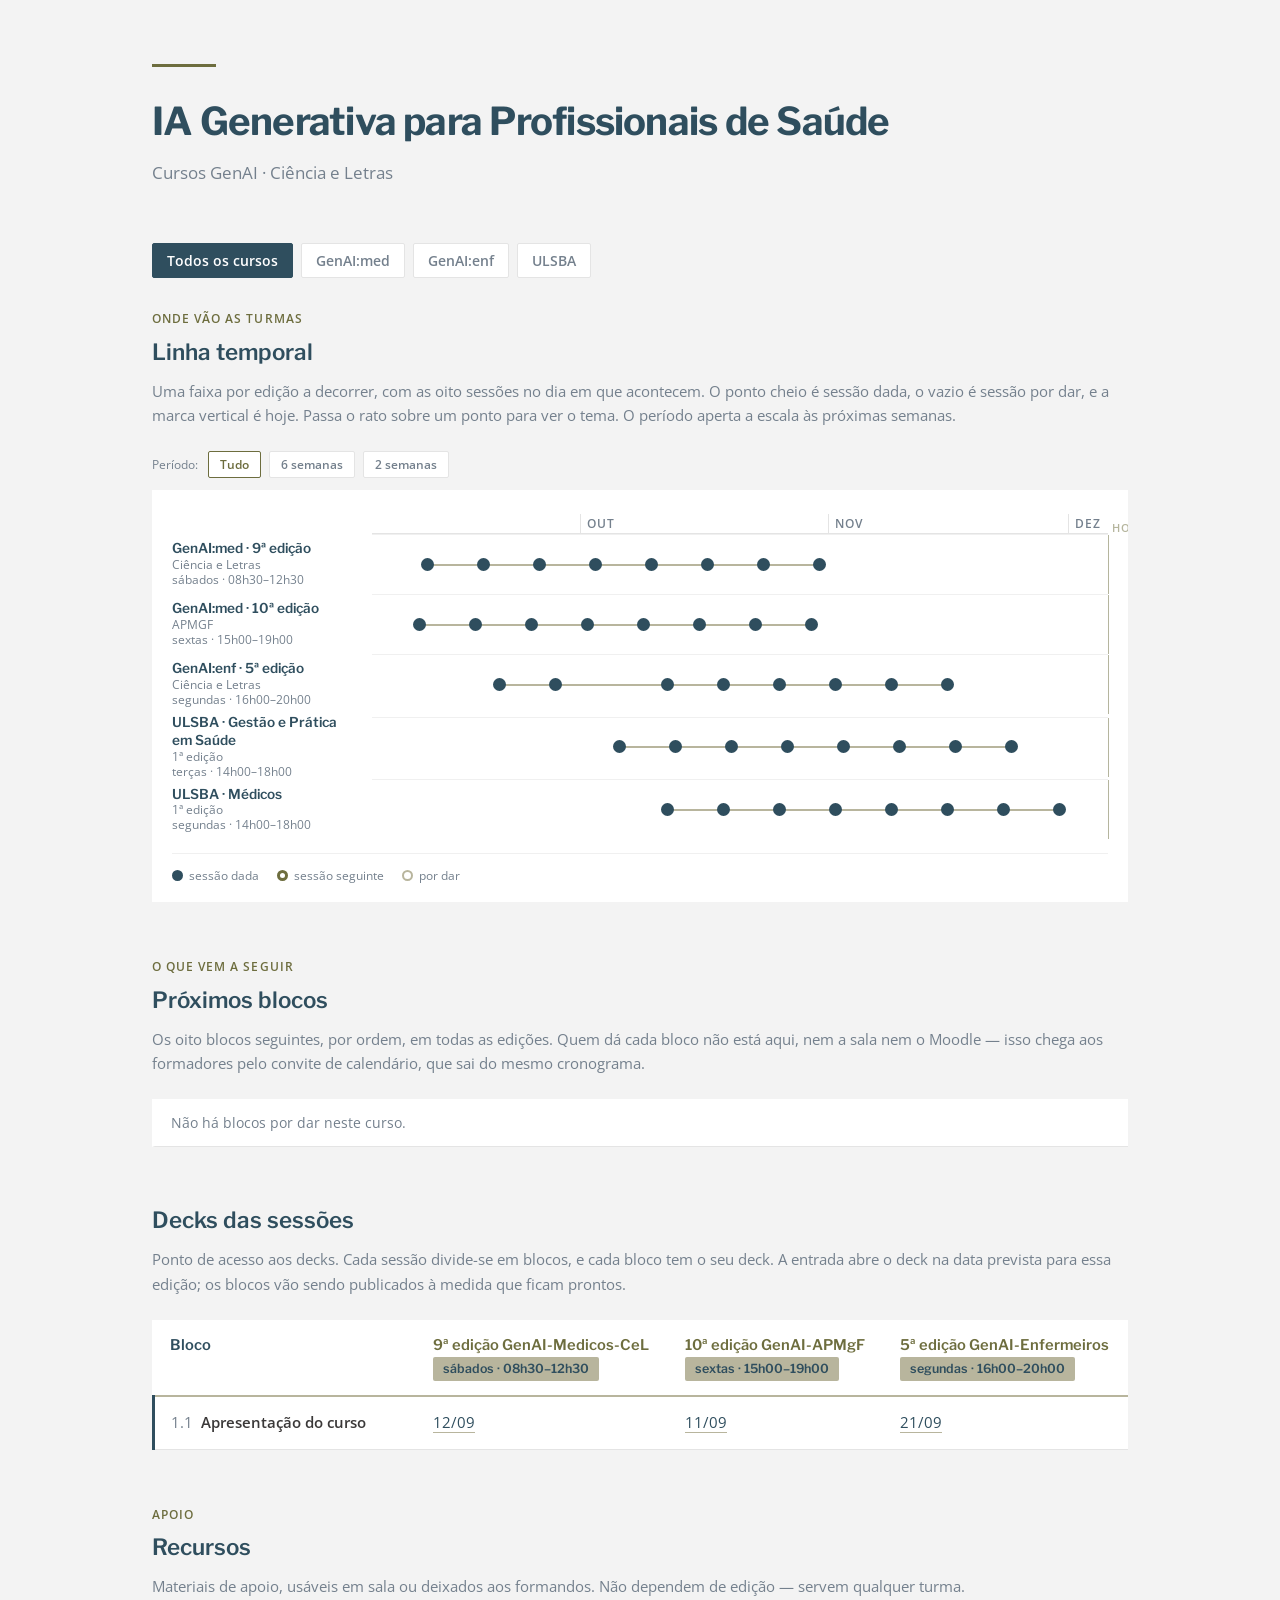
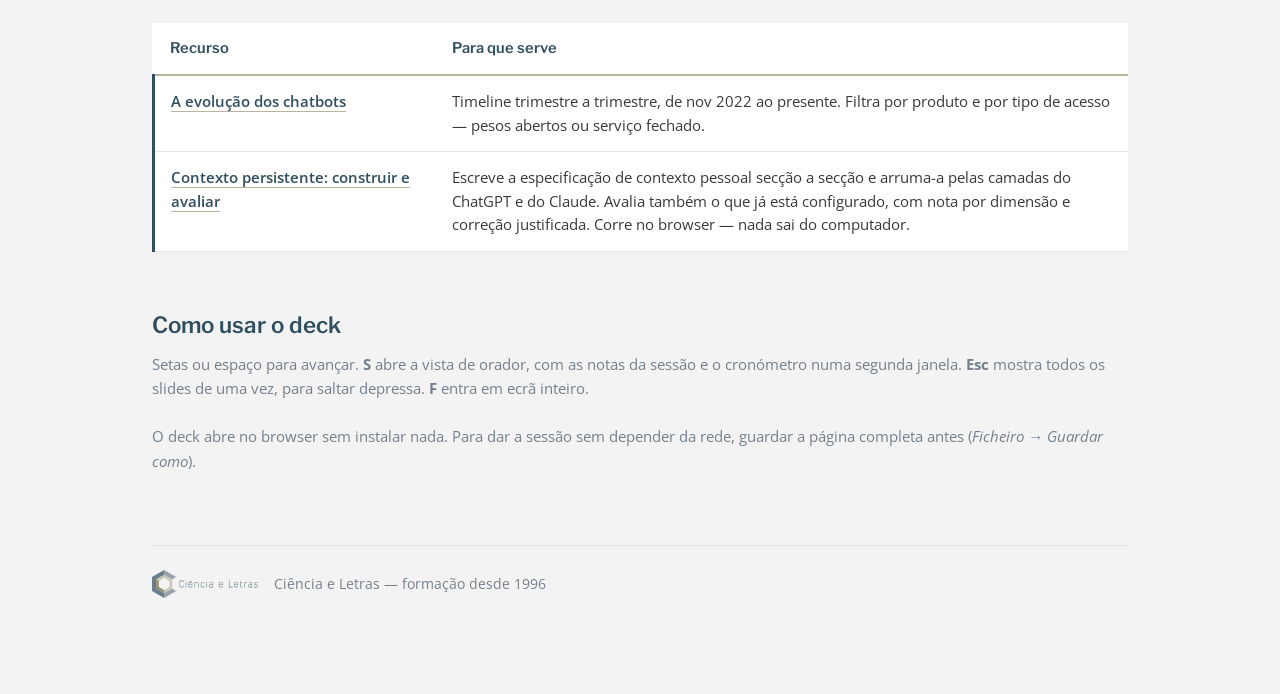
==== index.html @ 4c821492 "feat(recursos): ferramenta de contexto persistente — construir e avaliar Recurso autónomo em recurso" ====
<!doctype html>
<html lang="pt">
<head>
<meta charset="utf-8">
<meta name="viewport" content="width=device-width, initial-scale=1">
<title>Cursos GenAI — Ciência e Letras</title>
<link rel="stylesheet" href="shared/landing.css">
</head>
<body>
<div class="wrap">

<header>
  <div class="accent-line"></div>
  <h1>IA Generativa para Profissionais de Saúde</h1>
  <p class="subtitle">Cursos GenAI · Ciência e Letras</p>
</header>

<div class="filtro" id="filtro" role="group" aria-label="Filtrar por curso"></div>

<span class="label-tag">Onde vão as turmas</span>
<h2>Linha temporal</h2>
<p class="section-note">
  Uma faixa por edição a decorrer, com as oito sessões no dia em que acontecem. O ponto cheio
  é sessão dada, o vazio é sessão por dar, e a marca vertical é hoje. Passa o rato sobre um
  ponto para ver o tema. O período aperta a escala às próximas semanas.
</p>

<div class="tl-zoom" id="zoom" role="group" aria-label="Período da linha temporal"></div>

<div class="matrix-scroll">
  <div class="tl"><div class="tl-inner" id="timeline"></div></div>
</div>

<span class="label-tag">O que vem a seguir</span>
<h2>Próximos blocos</h2>
<p class="section-note">
  Os oito blocos seguintes, por ordem, em todas as edições. Quem dá cada bloco não está aqui,
  nem a sala nem o Moodle — isso chega aos formadores pelo convite de calendário, que sai do
  mesmo cronograma.
</p>

<ul class="eventos" id="eventos"></ul>

<h2>Decks das sessões</h2>
<p class="section-note">
  Ponto de acesso aos decks. Cada sessão divide-se em blocos, e cada bloco tem o seu deck.
  A entrada abre o deck na data prevista para essa edição; os blocos vão sendo publicados
  à medida que ficam prontos.
</p>

<div class="matrix-scroll">
<table id="decks">
  <thead>
    <tr>
      <th>Bloco</th>
      <th class="current" data-curso="med">9ª edição GenAI-Medicos-CeL<br><span class="pill">sábados · 08h30–12h30</span></th>
      <th class="current" data-curso="med">10ª edição GenAI-APMgF<br><span class="pill">sextas · 15h00–19h00</span></th>
      <th class="current" data-curso="enf">5ª edição GenAI-Enfermeiros<br><span class="pill">segundas · 16h00–20h00</span></th>
    </tr>
  </thead>
  <tbody>
    <tr>
      <th><span class="num">1.1</span>Apresentação do curso</th>
      <td data-curso="med"><a href="aula-1/?ed=med9">12/09</a></td>
      <td data-curso="med"><a href="aula-1/?ed=apmgf10">11/09</a></td>
      <td data-curso="enf"><a href="aula-1/?ed=enf5">21/09</a></td>
    </tr>
  </tbody>
</table>
</div>
<p class="section-note" id="sem-decks" hidden>Sem decks publicados para este curso.</p>

<span class="label-tag">Apoio</span>
<h2>Recursos</h2>
<p class="section-note">
  Materiais de apoio, usáveis em sala ou deixados aos formandos. Não dependem de edição —
  servem qualquer turma.
</p>
<div class="matrix-scroll">
<table>
  <thead>
    <tr><th>Recurso</th><th>Para que serve</th></tr>
  </thead>
  <tbody>
    <tr>
      <th><a href="recursos/timeline-chatbots/">A evolução dos chatbots</a></th>
      <td>Timeline trimestre a trimestre, de nov 2022 ao presente. Filtra por produto e por
          tipo de acesso — pesos abertos ou serviço fechado.</td>
    </tr>
    <tr>
      <th><a href="recursos/personalizacao/">Contexto persistente: construir e avaliar</a></th>
      <td>Escreve a especificação de contexto pessoal secção a secção e arruma-a pelas camadas
          do ChatGPT e do Claude. Avalia também o que já está configurado, com nota por
          dimensão e correção justificada. Corre no browser — nada sai do computador.</td>
    </tr>
  </tbody>
</table>
</div>

<h2>Como usar o deck</h2>
<p class="section-note">
  Setas ou espaço para avançar. <strong>S</strong> abre a vista de orador, com as notas da sessão
  e o cronómetro numa segunda janela. <strong>Esc</strong> mostra todos os slides de uma vez, para
  saltar depressa. <strong>F</strong> entra em ecrã inteiro.
</p>
<p class="section-note">
  O deck abre no browser sem instalar nada.
  Para dar a sessão sem depender da rede, guardar a página completa antes (<em>Ficheiro → Guardar como</em>).
</p>

<footer>
  <img src="shared/logo-cel-horizontal.svg" alt="Ciência e Letras">
  <span>Ciência e Letras — formação desde 1996</span>
</footer>

</div>

<script src="shared/edicoes.js"></script>
<script>
(function () {
  'use strict';

  var MESES = ['jan','fev','mar','abr','mai','jun','jul','ago','set','out','nov','dez'];
  var DIAS  = ['dom','seg','ter','qua','qui','sex','sáb'];

  /* Datas tratadas como dias civis, sem fuso: o dia é o que interessa, e comparar
     objetos Date com hora zero evita que a sessão de hoje conte como passada. */
  function dia(iso) { var p = iso.split('-'); return new Date(+p[0], +p[1] - 1, +p[2]); }
  function hoje() { var d = new Date(); return new Date(d.getFullYear(), d.getMonth(), d.getDate()); }
  function curto(d) { return DIAS[d.getDay()] + ', ' + d.getDate() + ' ' + MESES[d.getMonth()]; }
  function ddmm(d) { return String(d.getDate()).padStart(2, '0') + '/' + String(d.getMonth() + 1).padStart(2, '0'); }

  /* "16h00–18h00" -> minutos desde a meia-noite do início do bloco */
  function inicioBloco(h) {
    var m = /^(\d{1,2})h(\d{2})/.exec(h);
    return m ? (+m[1]) * 60 + (+m[2]) : 0;
  }

  function texto(el, t) { el.textContent = t; return el; }
  function cria(tag, cls) { var e = document.createElement(tag); if (cls) e.className = cls; return e; }

  var HOJE = hoje();

  /* ---------------- extremos da escala ---------------- */

  /* `dias` recorta uma janela a partir de três dias antes de hoje; sem `dias`, a escala
     apanha tudo. A janela é sempre virada para a frente — a página serve para ver o que
     vem, não para rever o que passou. */
  var JANELAS = [
    { id: 'tudo', rotulo: 'Tudo' },
    { id: '6s', rotulo: '6 semanas', dias: 42 },
    { id: '2s', rotulo: '2 semanas', dias: 14 }
  ];
  var janela = 'tudo';

  var todas = [];
  EDICOES.forEach(function (ed) { ed.sessoes.forEach(function (s) { todas.push(dia(s.data)); }); });
  var PRIMEIRA = new Date(Math.min.apply(null, todas));
  var ULTIMA = new Date(Math.max.apply(null, todas));

  var ini, fim, span;

  function limites() {
    var j = JANELAS.filter(function (x) { return x.id === janela; })[0];
    if (!j.dias) {
      ini = new Date(PRIMEIRA); ini.setDate(ini.getDate() - 6);
      fim = new Date(ULTIMA); fim.setDate(fim.getDate() + 6);
    } else {
      ini = new Date(HOJE); ini.setDate(ini.getDate() - 3);
      fim = new Date(HOJE); fim.setDate(fim.getDate() + j.dias);
    }
    span = fim - ini;
  }

  function pct(d) { return ((d - ini) / span * 100).toFixed(3) + '%'; }
  /* O fio da edição pode começar antes da janela e acabar depois dela. */
  function pctPreso(d) {
    return Math.max(0, Math.min(100, (d - ini) / span * 100)).toFixed(3) + '%';
  }

  /* ---------------- linha temporal ---------------- */

  function desenhaTimeline(curso) {
    limites();
    var alvo = document.getElementById('timeline');
    alvo.innerHTML = '';
    /* Janela curta espalha poucas sessões por muito espaço; a régua passa de meses a semanas
       para que a distância entre pontos continue a querer dizer alguma coisa. */
    var porSemana = span <= 50 * 86400000;

    var escala = cria('div', 'tl-escala');
    var m;
    if (porSemana) {
      m = new Date(ini);
      while (m.getDay() !== 1) m.setDate(m.getDate() + 1);   // começa na segunda seguinte
    } else {
      m = new Date(ini.getFullYear(), ini.getMonth() + 1, 1);
    }
    while (m < fim) {
      var marca = cria('div', 'tl-mes');
      marca.style.left = pct(m);
      texto(marca, porSemana ? m.getDate() + ' ' + MESES[m.getMonth()] : MESES[m.getMonth()]);
      escala.appendChild(marca);
      if (porSemana) m = new Date(+m + 7 * 86400000);
      else m = new Date(m.getFullYear(), m.getMonth() + 1, 1);
    }
    alvo.appendChild(escala);

    var visiveis = EDICOES.filter(function (ed) { return curso === 'todos' || ed.curso === curso; });
    var dentro = HOJE >= ini && HOJE <= fim;

    visiveis.forEach(function (ed, idx) {
      var linha = cria('div', 'tl-linha');

      var meta = cria('div', 'tl-meta');
      meta.appendChild(texto(cria('b'), ed.nome));
      meta.appendChild(texto(cria('span'), ed.sub));
      meta.appendChild(texto(cria('span'), ed.horario));
      linha.appendChild(meta);

      var pista = cria('div', 'tl-pista');
      var datas = ed.sessoes.map(function (s) { return dia(s.data); });
      pista.style.setProperty('--ini', pctPreso(datas[0]));
      pista.style.setProperty('--fim', pctPreso(datas[datas.length - 1]));

      var jaMarcou = false;
      var naJanela = 0;
      ed.sessoes.forEach(function (s, i) {
        var d = datas[i];
        /* O estado calcula-se sempre em todas as sessões: a "seguinte" é a seguinte da
           edição, não a primeira que calha estar dentro da janela. */
        var cls = '';
        if (d < HOJE) { cls = 'passou'; }
        else if (+d === +HOJE) { cls = 'hoje'; jaMarcou = true; }
        else if (!jaMarcou) { cls = 'proxima'; jaMarcou = true; }
        if (d < ini || d > fim) return;
        naJanela++;
        var ponto = cria('span', 'tl-sessao' + (cls ? ' ' + cls : ''));
        ponto.style.setProperty('--x', pct(d));
        ponto.title = 'S' + s.n + ' · ' + ddmm(d) + ' · ' + s.blocos[0].tema +
                      (s.nota ? '\n' + s.nota : '');
        pista.appendChild(ponto);
      });

      /* Edição inteiramente fora da janela: em vez de uma faixa vazia e muda, diz porquê. */
      if (!naJanela) {
        var nota = texto(cria('span', 'tl-fora'),
          datas[0] > fim ? 'arranca a ' + ddmm(datas[0])
                         : 'terminou a ' + ddmm(datas[datas.length - 1]));
        pista.appendChild(nota);
      }

      if (dentro) {
        var agora = cria('div', 'tl-hoje' + (idx === 0 ? ' rotulo' : ''));
        agora.style.setProperty('--x', pct(HOJE));
        pista.appendChild(agora);
      }

      linha.appendChild(pista);
      alvo.appendChild(linha);
    });

    if (!visiveis.length) {
      alvo.appendChild(texto(cria('p', 'vazio'), 'Sem edições a decorrer neste curso.'));
      return;
    }

    var leg = cria('div', 'tl-legenda');
    leg.innerHTML = '<span><i class="passou"></i>sessão dada</span>' +
                    '<span><i class="proxima"></i>sessão seguinte</span>' +
                    '<span><i></i>por dar</span>';
    alvo.appendChild(leg);
  }

  /* ---------------- próximos blocos ---------------- */

  function proximos(curso, quantos) {
    var lista = [];
    EDICOES.forEach(function (ed) {
      if (curso !== 'todos' && ed.curso !== curso) return;
      ed.sessoes.forEach(function (s) {
        var d = dia(s.data);
        if (d < HOJE) return;
        s.blocos.forEach(function (b, i) {
          lista.push({ ed: ed, s: s, b: b, i: i, d: d, min: inicioBloco(b.h) });
        });
      });
    });
    lista.sort(function (a, z) { return (a.d - z.d) || (a.min - z.min); });
    return lista.slice(0, quantos);
  }

  function desenhaEventos(curso) {
    var alvo = document.getElementById('eventos');
    alvo.innerHTML = '';

    var itens = proximos(curso, 8);
    if (!itens.length) {
      alvo.appendChild(texto(cria('li', 'vazio'), 'Não há blocos por dar neste curso.'));
      return;
    }

    itens.forEach(function (it, n) {
      var li = cria('li', n === 0 ? 'seguinte' : '');

      var quando = cria('div', 'ev-quando');
      quando.appendChild(texto(cria('span', 'ev-data'), curto(it.d)));
      quando.appendChild(texto(cria('span', 'ev-hora'), it.b.h));
      var faltam = Math.round((it.d - HOJE) / 86400000);
      quando.appendChild(texto(cria('span', 'ev-daqui'),
        faltam === 0 ? 'hoje' : faltam === 1 ? 'amanhã' : 'daqui a ' + faltam + ' dias'));
      li.appendChild(quando);

      var corpo = cria('div', 'ev-corpo');
      corpo.appendChild(texto(cria('span', 'ev-tema'), it.b.tema));
      var onde = cria('span', 'ev-onde');
      /* Com um só bloco na sessão, numerá-lo engana: tanto pode ser o 1 como o 2,
         e a `nota` da sessão é que diz qual. */
      texto(onde, it.ed.nome + ' · sessão ' + it.s.n +
                  (it.s.blocos.length > 1 ? ' · bloco ' + (it.i + 1) : '') +
                  (it.s.nota ? ' · ' + it.s.nota : ''));
      corpo.appendChild(onde);

      li.appendChild(corpo);
      alvo.appendChild(li);
    });
  }

  /* ---------------- tabela dos decks ---------------- */

  function filtraDecks(curso) {
    var tabela = document.getElementById('decks');
    var visiveis = 0;
    tabela.querySelectorAll('[data-curso]').forEach(function (cel) {
      var mostra = curso === 'todos' || cel.dataset.curso === curso;
      cel.hidden = !mostra;
      if (mostra && cel.tagName === 'TD') visiveis++;
    });
    var vazio = !visiveis;
    tabela.parentElement.hidden = vazio;
    document.getElementById('sem-decks').hidden = !vazio;
  }

  /* ---------------- seletor ---------------- */

  var actual = 'todos';

  function aplica(curso) {
    actual = curso;
    document.querySelectorAll('#filtro button').forEach(function (b) {
      b.setAttribute('aria-pressed', String(b.dataset.curso === curso));
    });
    desenhaTimeline(curso);
    desenhaEventos(curso);
    filtraDecks(curso);
  }

  var filtro = document.getElementById('filtro');
  CURSOS.forEach(function (c) {
    var b = cria('button');
    b.type = 'button';
    b.dataset.curso = c.id;
    texto(b, c.rotulo);
    b.addEventListener('click', function () { aplica(c.id); });
    filtro.appendChild(b);
  });

  var zoom = document.getElementById('zoom');
  zoom.appendChild(texto(cria('span'), 'Período:'));
  JANELAS.forEach(function (j) {
    var b = cria('button');
    b.type = 'button';
    b.dataset.janela = j.id;
    texto(b, j.rotulo);
    b.addEventListener('click', function () {
      janela = j.id;
      zoom.querySelectorAll('button').forEach(function (x) {
        x.setAttribute('aria-pressed', String(x.dataset.janela === janela));
      });
      desenhaTimeline(actual);
    });
    zoom.appendChild(b);
  });
  zoom.querySelector('button[data-janela="tudo"]').setAttribute('aria-pressed', 'true');

  aplica('todos');
})();
</script>
</body>
</html>
---- shared/landing.css ----
@import url('https://fonts.googleapis.com/css2?family=Libre+Franklin:wght@400;600;700&family=Open+Sans:wght@400;600&display=swap');

:root {
  --cel-primary: #2F4E5E;
  --cel-secondary: #6D6D3E;
  --cel-light: #B8B59D;
  --cel-slate: #74808D;
  --cel-text: #3A3838;
  --cel-bg: #F3F3F3;
  --cel-white: #FFFFFF;
  --heading-font: "Libre Franklin", Helvetica, sans-serif;
  --body-font: "Open Sans", Helvetica, sans-serif;
}

* { box-sizing: border-box; }

body {
  margin: 0;
  background: var(--cel-bg);
  color: var(--cel-text);
  font-family: var(--body-font);
  font-size: 16px;
  line-height: 1.6;
}

.wrap { max-width: 1040px; margin: 0 auto; padding: 64px 32px 96px; }

header { margin-bottom: 56px; }

.accent-line {
  width: 64px; height: 3px;
  background: var(--cel-secondary);
  margin-bottom: 24px;
}

h1 {
  font-family: var(--heading-font);
  font-weight: 700;
  font-size: 2.4rem;
  letter-spacing: -0.02em;
  color: var(--cel-primary);
  margin: 0 0 8px;
}

.subtitle { color: var(--cel-slate); font-size: 1.05rem; margin: 0; }

h2 {
  font-family: var(--heading-font);
  font-weight: 600;
  font-size: 1.4rem;
  color: var(--cel-primary);
  margin: 56px 0 8px;
}

.section-note { color: var(--cel-slate); margin: 0 0 24px; font-size: 0.95rem; }

.label-tag {
  display: block;
  font-size: 0.72rem;
  text-transform: uppercase;
  letter-spacing: 0.09em;
  font-weight: 600;
  color: var(--cel-secondary);
  margin: 56px 0 6px;
}

.label-tag + h2 { margin-top: 0; }

.matrix-scroll { overflow-x: auto; }

table {
  width: 100%;
  border-collapse: collapse;
  background: var(--cel-white);
  font-size: 0.92rem;
}

th, td {
  text-align: left;
  padding: 14px 16px;
  border-bottom: 1px solid #E4E4E4;
  vertical-align: top;
}

thead th {
  font-family: var(--heading-font);
  font-weight: 600;
  color: var(--cel-primary);
  border-bottom: 2px solid var(--cel-light);
  white-space: nowrap;
}

thead th.current { color: var(--cel-secondary); }

tbody th {
  font-weight: 600;
  color: var(--cel-text);
  border-left: 3px solid var(--cel-primary);
  min-width: 260px;
}

tbody th .num { color: var(--cel-slate); font-weight: 400; margin-right: 8px; }

td.empty { color: var(--cel-slate); }

a { color: var(--cel-primary); text-decoration: none; border-bottom: 1px solid var(--cel-light); }
a:hover { border-bottom-color: var(--cel-secondary); }

.pill {
  display: inline-block;
  padding: 2px 10px;
  border-radius: 2px;
  background: var(--cel-light);
  color: var(--cel-primary);
  font-size: 0.78rem;
  font-weight: 600;
  border: none;
}

footer {
  margin-top: 72px;
  padding-top: 24px;
  border-top: 1px solid #E4E4E4;
  color: var(--cel-slate);
  font-size: 0.85rem;
  display: flex;
  align-items: center;
  gap: 16px;
}

footer img { height: 28px; opacity: 0.7; }

@media (prefers-color-scheme: dark) {
  /* A identidade CeL é clara por definição — mantém-se em ambos os temas. */
}

/* ============================================================
   Hub dos cursos — seletor, linha temporal e próximos eventos.
   Acrescentado quando a landing deixou de ser só de medicina.
   Regras aditivas: nada aqui altera o que já existia acima.
   ============================================================ */

/* ---- seletor de curso ---- */

.filtro {
  display: flex;
  flex-wrap: wrap;
  gap: 8px;
  margin: 0;
}

.filtro + .label-tag { margin-top: 32px; }

.filtro button {
  font-family: var(--body-font);
  font-size: 0.85rem;
  font-weight: 600;
  color: var(--cel-slate);
  background: var(--cel-white);
  border: 1px solid #E4E4E4;
  border-radius: 2px;
  padding: 7px 14px;
  cursor: pointer;
  transition: color .15s, border-color .15s, background .15s;
}

.filtro button:hover { color: var(--cel-primary); border-color: var(--cel-light); }

.filtro button[aria-pressed="true"] {
  color: var(--cel-white);
  background: var(--cel-primary);
  border-color: var(--cel-primary);
}

/* ---- período da linha temporal ---- */

.tl-zoom {
  display: flex;
  flex-wrap: wrap;
  align-items: center;
  gap: 8px;
  margin: 0 0 12px;
}

.tl-zoom > span {
  font-size: 0.78rem;
  color: var(--cel-slate);
  margin-right: 2px;
}

.tl-zoom button {
  font-family: var(--body-font);
  font-size: 0.78rem;
  font-weight: 600;
  color: var(--cel-slate);
  background: var(--cel-white);
  border: 1px solid #E4E4E4;
  border-radius: 2px;
  padding: 4px 11px;
  cursor: pointer;
  transition: color .15s, border-color .15s;
}

.tl-zoom button:hover { color: var(--cel-primary); border-color: var(--cel-light); }

.tl-zoom button[aria-pressed="true"] {
  color: var(--cel-secondary);
  border-color: var(--cel-secondary);
}

/* ---- linha temporal ---- */

.tl { background: var(--cel-white); padding: 24px 20px 16px; }

.tl-inner { min-width: 680px; }

.tl-escala {
  position: relative;
  height: 20px;
  margin-left: var(--tl-meta, 200px);
  border-bottom: 1px solid #E4E4E4;
}

.tl-mes {
  position: absolute;
  top: 0;
  font-size: 0.72rem;
  text-transform: uppercase;
  letter-spacing: 0.09em;
  font-weight: 600;
  color: var(--cel-slate);
  padding-left: 6px;
  border-left: 1px solid #E4E4E4;
  height: 20px;
  line-height: 20px;
}

.tl-linha { display: flex; align-items: center; min-height: 60px; }

.tl-meta {
  width: var(--tl-meta, 200px);
  flex: none;
  padding-right: 20px;
  line-height: 1.3;
}

.tl-meta b {
  display: block;
  font-family: var(--heading-font);
  font-weight: 600;
  font-size: 0.85rem;
  color: var(--cel-primary);
}

.tl-meta span { display: block; font-size: 0.72rem; color: var(--cel-slate); }

.tl-pista {
  position: relative;
  flex: 1;
  height: 60px;
  border-top: 1px solid #F0F0F0;
}

.tl-pista::before {                 /* o fio da edição, do 1º ao último dia */
  content: "";
  position: absolute;
  top: 50%;
  left: var(--ini);
  width: calc(var(--fim) - var(--ini));
  height: 2px;
  background: var(--cel-light);
  transform: translateY(-1px);
}

.tl-sessao {
  position: absolute;
  top: 50%;
  left: var(--x);
  width: 13px;
  height: 13px;
  margin: -7px 0 0 -7px;
  border-radius: 50%;
  background: var(--cel-white);
  border: 2px solid var(--cel-light);
  cursor: help;
}

.tl-sessao.passou { background: var(--cel-primary); border-color: var(--cel-primary); }
.tl-sessao.hoje   { background: var(--cel-secondary); border-color: var(--cel-secondary); box-shadow: 0 0 0 4px rgba(109,109,62,.18); }
.tl-sessao.proxima { border-color: var(--cel-secondary); border-width: 3px; }

.tl-hoje {
  position: absolute;
  top: 0;
  bottom: 0;
  left: var(--x);
  width: 1px;
  background: var(--cel-secondary);
  opacity: .5;
  pointer-events: none;
}

.tl-hoje.rotulo::after {
  content: "hoje";
  position: absolute;
  top: -16px;
  left: 4px;
  font-size: 0.68rem;
  text-transform: uppercase;
  letter-spacing: 0.08em;
  font-weight: 600;
  color: var(--cel-secondary);
  opacity: 1;
}

.tl-fora {
  position: absolute;
  top: 50%;
  left: 0;
  transform: translateY(-50%);
  font-size: 0.75rem;
  font-style: italic;
  color: var(--cel-light);
}

.tl-legenda {
  display: flex;
  flex-wrap: wrap;
  gap: 18px;
  margin-top: 14px;
  padding-top: 12px;
  border-top: 1px solid #F0F0F0;
  font-size: 0.78rem;
  color: var(--cel-slate);
}

.tl-legenda i { display: inline-block; width: 11px; height: 11px; border-radius: 50%; margin-right: 6px; vertical-align: -1px; border: 2px solid var(--cel-light); background: var(--cel-white); font-style: normal; }
.tl-legenda i.passou { background: var(--cel-primary); border-color: var(--cel-primary); }
.tl-legenda i.proxima { border-color: var(--cel-secondary); border-width: 3px; }

/* ---- próximos eventos ---- */

.eventos { list-style: none; margin: 0; padding: 0; }

.eventos li {
  display: flex;
  gap: 18px;
  align-items: baseline;
  background: var(--cel-white);
  border-bottom: 1px solid #E4E4E4;
  border-left: 3px solid transparent;
  padding: 12px 16px;
}

.eventos li.seguinte { border-left-color: var(--cel-secondary); }

.ev-quando { width: 132px; flex: none; line-height: 1.45; }

.ev-data {
  display: block;
  font-family: var(--heading-font);
  font-weight: 600;
  font-size: 0.92rem;
  color: var(--cel-primary);
}

.ev-hora, .ev-daqui { font-size: 0.78rem; color: var(--cel-slate); }
.ev-daqui { display: block; }
.eventos li.seguinte .ev-daqui { color: var(--cel-secondary); font-weight: 600; }

.ev-corpo { flex: 1; min-width: 0; line-height: 1.5; }
.ev-tema { display: block; font-weight: 600; color: var(--cel-text); }
.ev-onde { font-size: 0.82rem; color: var(--cel-slate); }

.vazio { background: var(--cel-white); padding: 20px 16px; color: var(--cel-slate); font-size: 0.9rem; }

@media (max-width: 720px) {
  .eventos li { flex-direction: column; gap: 4px; }
  .ev-quando { width: auto; }
  .ev-daqui { display: inline; margin-left: 8px; }
}
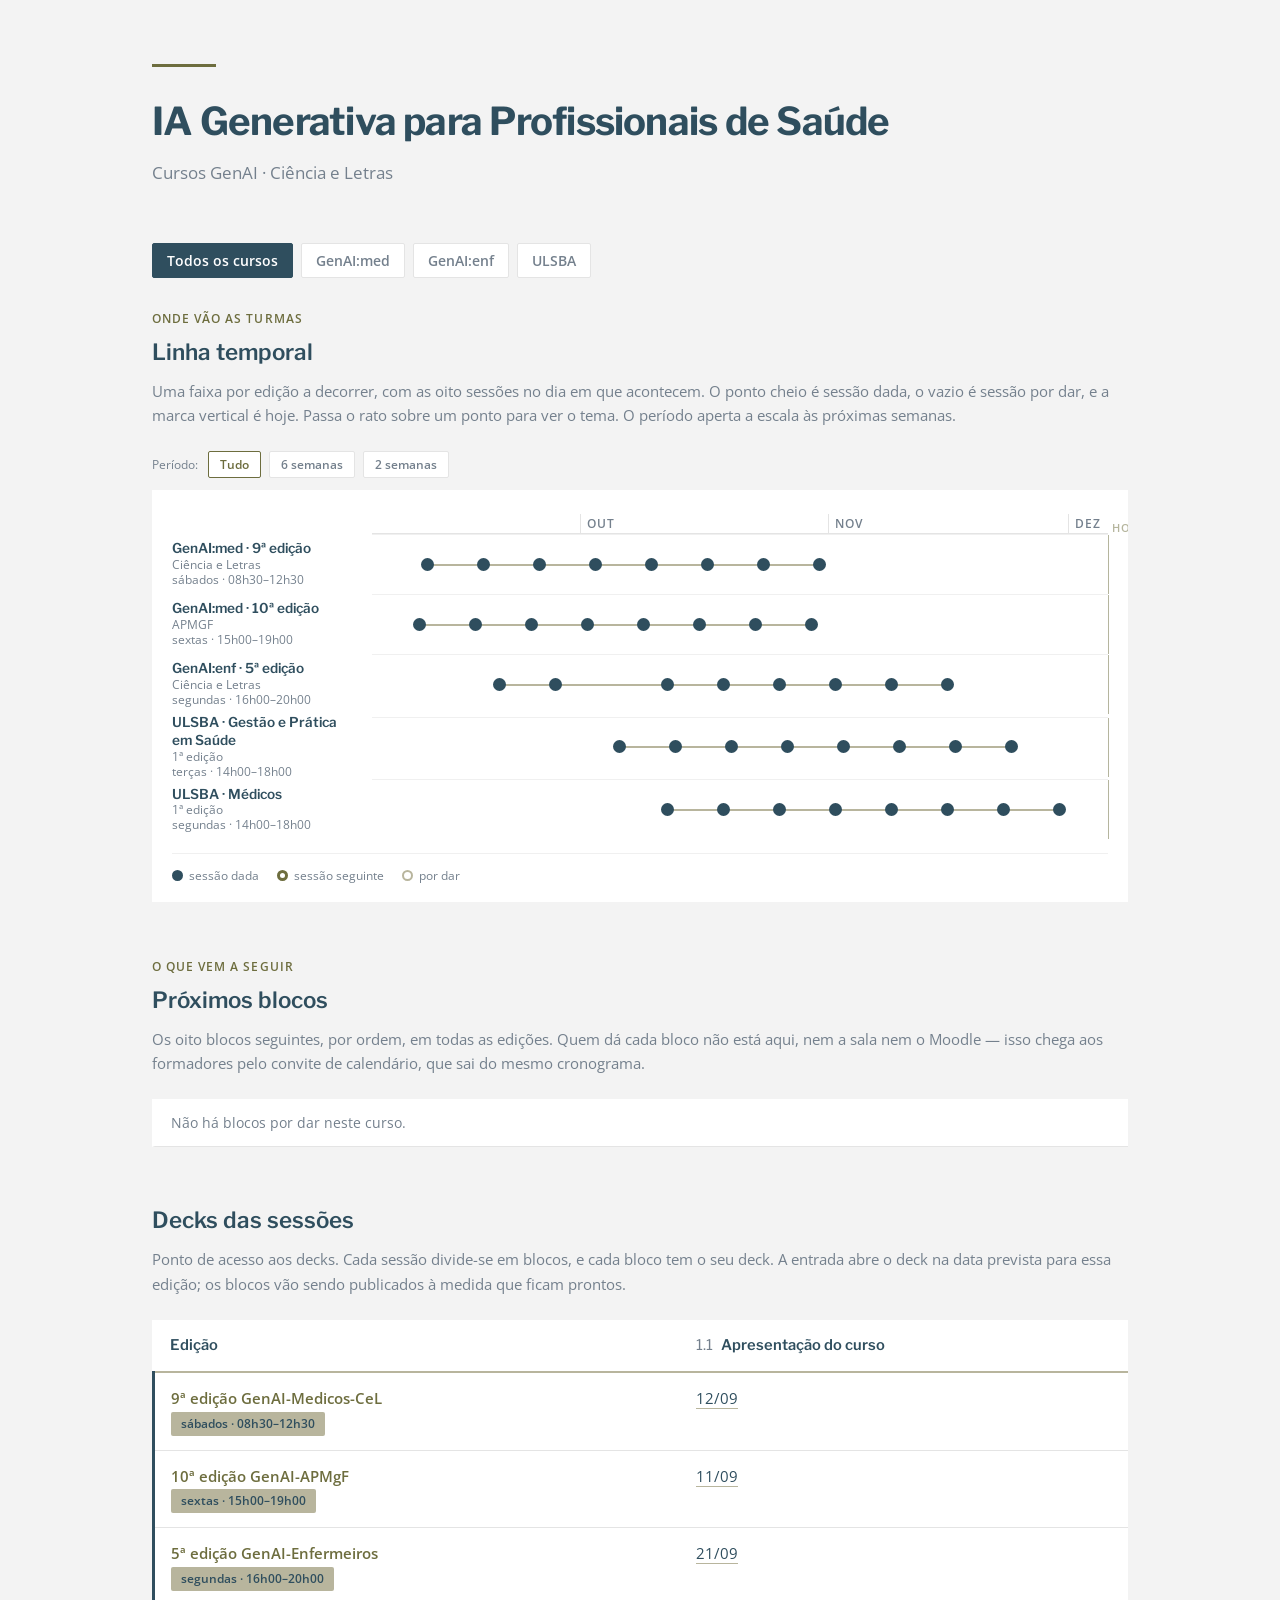
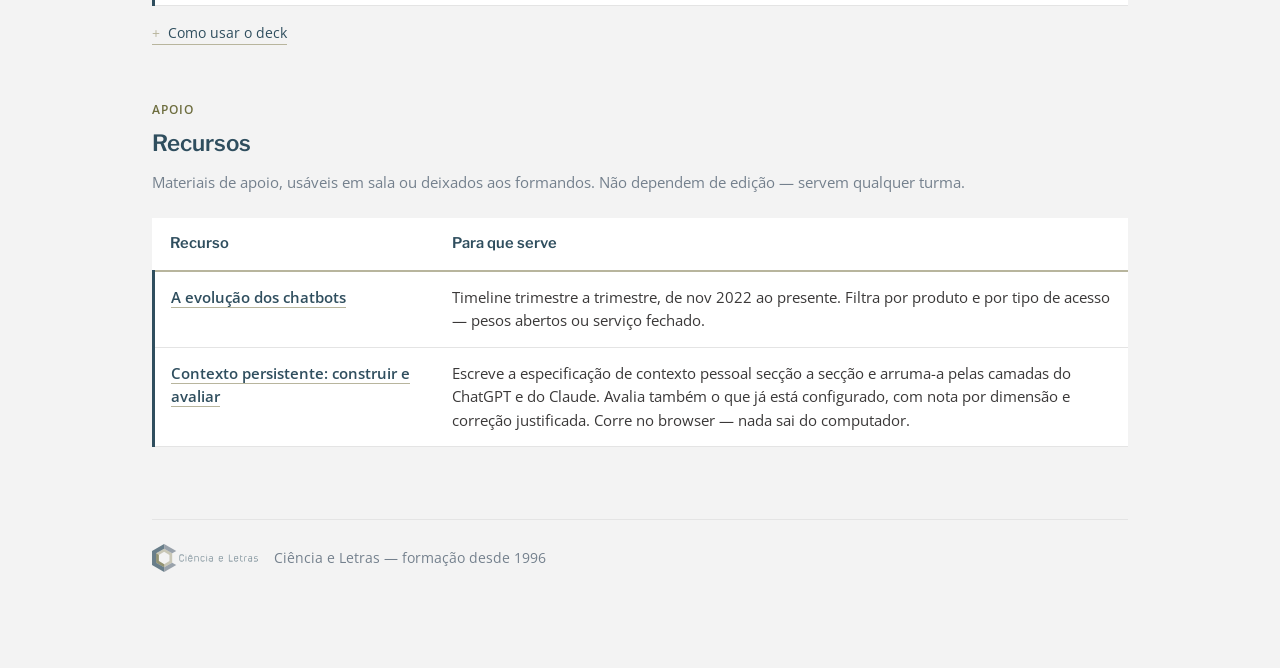
==== commit 52a855d2: "refactor(landing): edições em linha na tabela dos decks, ajuda recolhida Tabela transposta: os bloco" ====
--- a/index.html
+++ b/index.html
@@ -52,23 +52,40 @@
 <table id="decks">
   <thead>
     <tr>
-      <th>Bloco</th>
-      <th class="current" data-curso="med">9ª edição GenAI-Medicos-CeL<br><span class="pill">sábados · 08h30–12h30</span></th>
-      <th class="current" data-curso="med">10ª edição GenAI-APMgF<br><span class="pill">sextas · 15h00–19h00</span></th>
-      <th class="current" data-curso="enf">5ª edição GenAI-Enfermeiros<br><span class="pill">segundas · 16h00–20h00</span></th>
+      <th scope="col">Edição</th>
+      <th scope="col"><span class="num">1.1</span>Apresentação do curso</th>
     </tr>
   </thead>
   <tbody>
-    <tr>
-      <th><span class="num">1.1</span>Apresentação do curso</th>
-      <td data-curso="med"><a href="aula-1/?ed=med9">12/09</a></td>
-      <td data-curso="med"><a href="aula-1/?ed=apmgf10">11/09</a></td>
-      <td data-curso="enf"><a href="aula-1/?ed=enf5">21/09</a></td>
+    <tr data-curso="med">
+      <th scope="row" class="current">9ª edição GenAI-Medicos-CeL<br><span class="pill">sábados · 08h30–12h30</span></th>
+      <td><a href="aula-1/?ed=med9">12/09</a></td>
+    </tr>
+    <tr data-curso="med">
+      <th scope="row" class="current">10ª edição GenAI-APMgF<br><span class="pill">sextas · 15h00–19h00</span></th>
+      <td><a href="aula-1/?ed=apmgf10">11/09</a></td>
+    </tr>
+    <tr data-curso="enf">
+      <th scope="row" class="current">5ª edição GenAI-Enfermeiros<br><span class="pill">segundas · 16h00–20h00</span></th>
+      <td><a href="aula-1/?ed=enf5">21/09</a></td>
     </tr>
   </tbody>
 </table>
 </div>
 <p class="section-note" id="sem-decks" hidden>Sem decks publicados para este curso.</p>
+
+<details class="ajuda-deck">
+  <summary>Como usar o deck</summary>
+  <p>
+    Setas ou espaço para avançar. <strong>S</strong> abre a vista de orador, com as notas da
+    sessão e o cronómetro numa segunda janela. <strong>Esc</strong> mostra todos os slides de
+    uma vez, para saltar depressa. <strong>F</strong> entra em ecrã inteiro.
+  </p>
+  <p>
+    Abre no browser sem instalar nada. Para dar a sessão sem depender da rede, guardar a página
+    completa antes (<em>Ficheiro → Guardar como</em>).
+  </p>
+</details>
 
 <span class="label-tag">Apoio</span>
 <h2>Recursos</h2>
@@ -96,17 +113,6 @@
   </tbody>
 </table>
 </div>
-
-<h2>Como usar o deck</h2>
-<p class="section-note">
-  Setas ou espaço para avançar. <strong>S</strong> abre a vista de orador, com as notas da sessão
-  e o cronómetro numa segunda janela. <strong>Esc</strong> mostra todos os slides de uma vez, para
-  saltar depressa. <strong>F</strong> entra em ecrã inteiro.
-</p>
-<p class="section-note">
-  O deck abre no browser sem instalar nada.
-  Para dar a sessão sem depender da rede, guardar a página completa antes (<em>Ficheiro → Guardar como</em>).
-</p>
 
 <footer>
   <img src="shared/logo-cel-horizontal.svg" alt="Ciência e Letras">
@@ -331,10 +337,12 @@
   function filtraDecks(curso) {
     var tabela = document.getElementById('decks');
     var visiveis = 0;
-    tabela.querySelectorAll('[data-curso]').forEach(function (cel) {
-      var mostra = curso === 'todos' || cel.dataset.curso === curso;
-      cel.hidden = !mostra;
-      if (mostra && cel.tagName === 'TD') visiveis++;
+    /* Com as edições em linha, filtrar é esconder a linha inteira — já não é
+       preciso esconder célula a célula para manter as colunas alinhadas. */
+    tabela.querySelectorAll('tbody tr[data-curso]').forEach(function (linha) {
+      var mostra = curso === 'todos' || linha.dataset.curso === curso;
+      linha.hidden = !mostra;
+      if (mostra) visiveis++;
     });
     var vazio = !visiveis;
     tabela.parentElement.hidden = vazio;
--- a/shared/landing.css
+++ b/shared/landing.css
@@ -25,6 +25,19 @@
 
 .wrap { max-width: 1040px; margin: 0 auto; padding: 64px 32px 96px; }
 
+/* Regresso à landing, a partir de uma página de recurso. Fica acima do
+   filete de acento, para não competir com o título. */
+.voltar {
+  display: inline-block;
+  font-size: 0.85rem;
+  color: var(--cel-slate);
+  text-decoration: none;
+  margin-bottom: 20px;
+}
+.voltar:hover, .voltar:focus-visible { color: var(--cel-primary); }
+.voltar .seta { color: var(--cel-light); margin-right: 8px; }
+.voltar:hover .seta { color: var(--cel-secondary); }
+
 header { margin-bottom: 56px; }
 
 .accent-line {
@@ -90,7 +103,7 @@
   white-space: nowrap;
 }
 
-thead th.current { color: var(--cel-secondary); }
+th.current { color: var(--cel-secondary); }
 
 tbody th {
   font-weight: 600;
@@ -99,9 +112,25 @@
   min-width: 260px;
 }
 
-tbody th .num { color: var(--cel-slate); font-weight: 400; margin-right: 8px; }
+th .num { color: var(--cel-slate); font-weight: 400; margin-right: 8px; }
 
 td.empty { color: var(--cel-slate); }
+
+/* Ajuda de rodapé da tabela dos decks. Fica recolhida: é referência para quem
+   dá a sessão, não informação que a página precise de anunciar. */
+.ajuda-deck { margin-top: 16px; font-size: 0.88rem; color: var(--cel-slate); }
+.ajuda-deck > summary {
+  cursor: pointer;
+  width: fit-content;
+  color: var(--cel-primary);
+  list-style: none;
+  border-bottom: 1px solid var(--cel-light);
+}
+.ajuda-deck > summary::-webkit-details-marker { display: none; }
+.ajuda-deck > summary::before { content: "+"; margin-right: 8px; color: var(--cel-light); }
+.ajuda-deck[open] > summary::before { content: "\2013"; }
+.ajuda-deck > summary:hover { border-bottom-color: var(--cel-secondary); }
+.ajuda-deck p { margin: 12px 0 0; max-width: 72ch; line-height: 1.6; }
 
 a { color: var(--cel-primary); text-decoration: none; border-bottom: 1px solid var(--cel-light); }
 a:hover { border-bottom-color: var(--cel-secondary); }
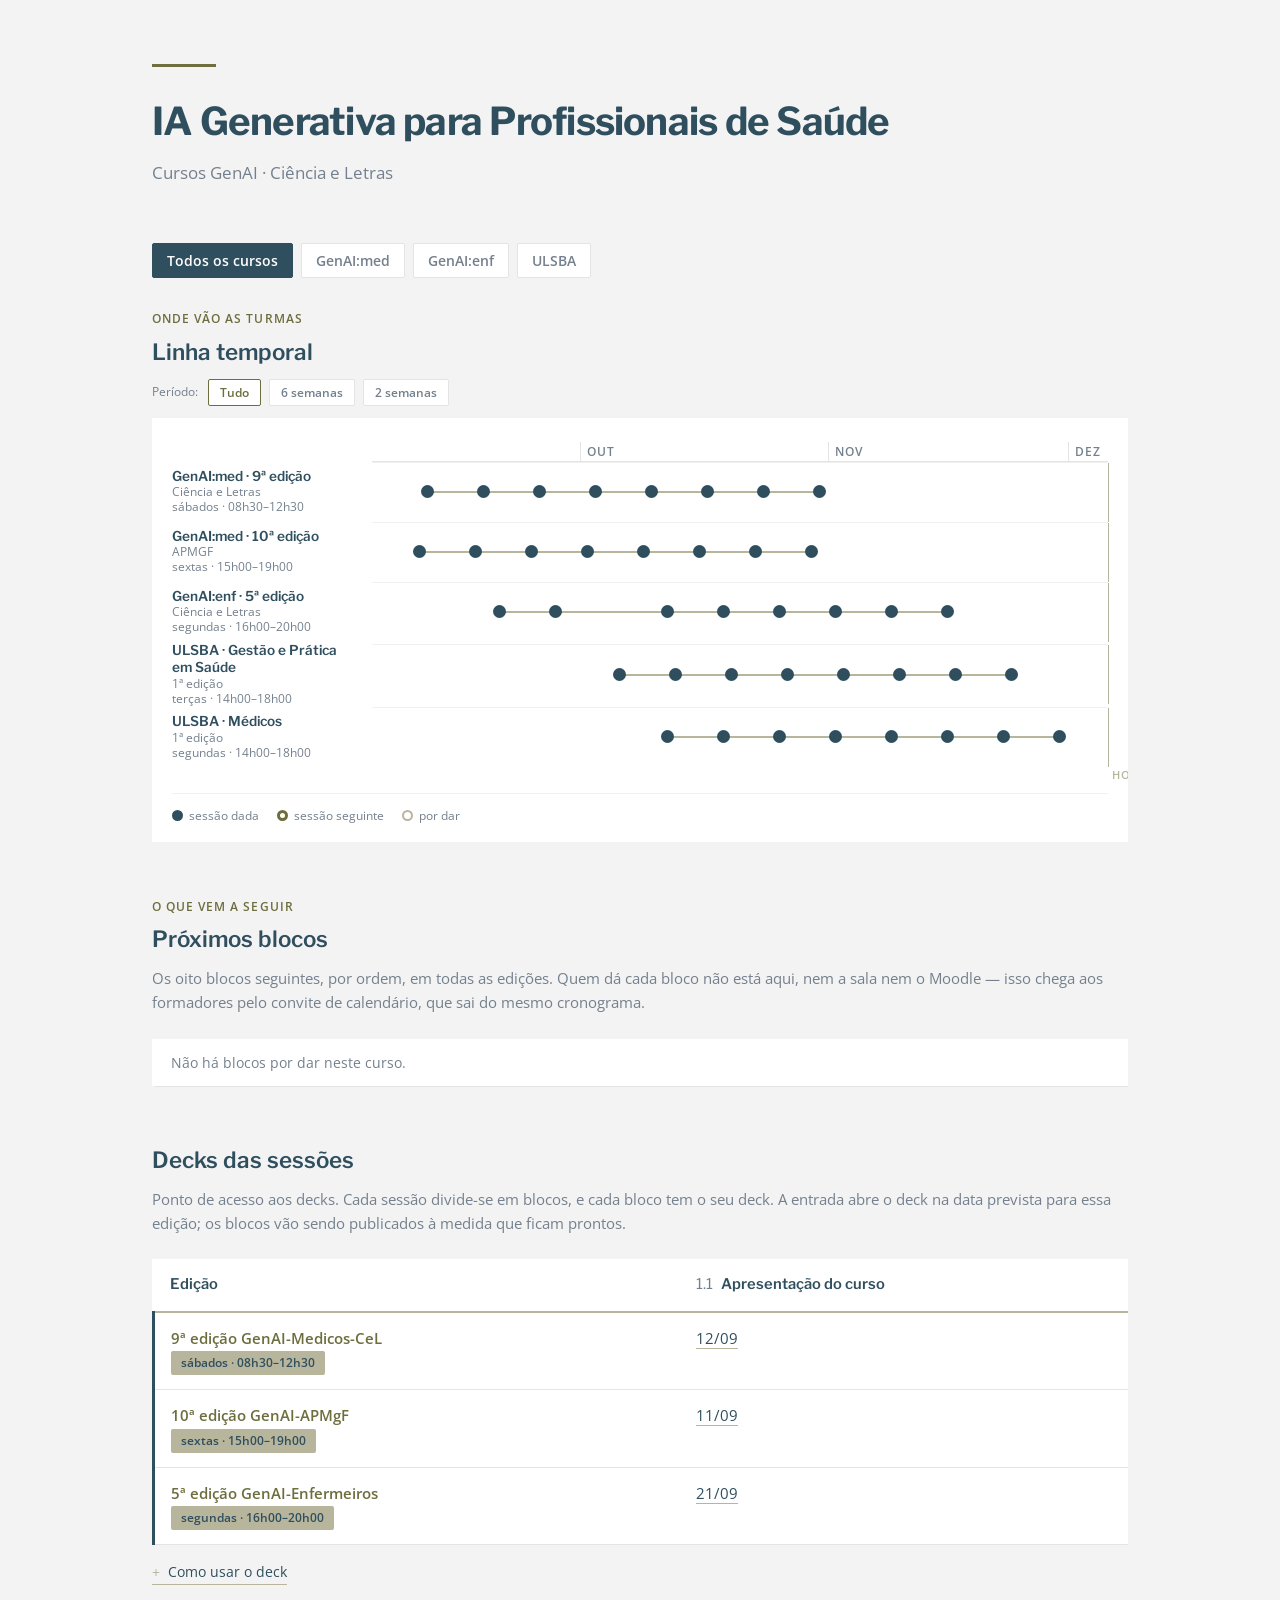
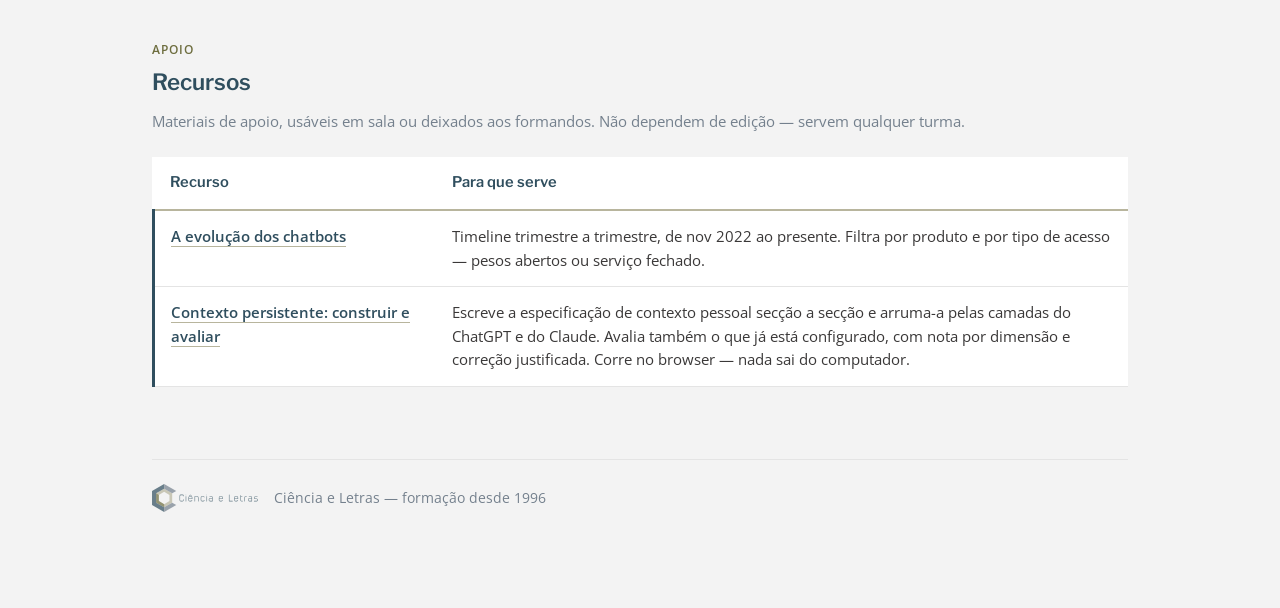
==== commit 55031bb1: "fix(landing): etiqueta hoje por baixo da linha temporal, sem texto de introdução Em cima, a etiqueta" ====
--- a/index.html
+++ b/index.html
@@ -19,11 +19,6 @@
 
 <span class="label-tag">Onde vão as turmas</span>
 <h2>Linha temporal</h2>
-<p class="section-note">
-  Uma faixa por edição a decorrer, com as oito sessões no dia em que acontecem. O ponto cheio
-  é sessão dada, o vazio é sessão por dar, e a marca vertical é hoje. Passa o rato sobre um
-  ponto para ver o tema. O período aperta a escala às próximas semanas.
-</p>
 
 <div class="tl-zoom" id="zoom" role="group" aria-label="Período da linha temporal"></div>
 
@@ -257,7 +252,8 @@
       }
 
       if (dentro) {
-        var agora = cria('div', 'tl-hoje' + (idx === 0 ? ' rotulo' : ''));
+        /* A etiqueta vai por baixo da última faixa: em cima colidia com a régua dos meses. */
+        var agora = cria('div', 'tl-hoje' + (idx === visiveis.length - 1 ? ' rotulo' : ''));
         agora.style.setProperty('--x', pct(HOJE));
         pista.appendChild(agora);
       }
--- a/shared/landing.css
+++ b/shared/landing.css
@@ -332,7 +332,7 @@
 .tl-hoje.rotulo::after {
   content: "hoje";
   position: absolute;
-  top: -16px;
+  bottom: -17px;
   left: 4px;
   font-size: 0.68rem;
   text-transform: uppercase;
@@ -356,7 +356,7 @@
   display: flex;
   flex-wrap: wrap;
   gap: 18px;
-  margin-top: 14px;
+  margin-top: 26px;
   padding-top: 12px;
   border-top: 1px solid #F0F0F0;
   font-size: 0.78rem;
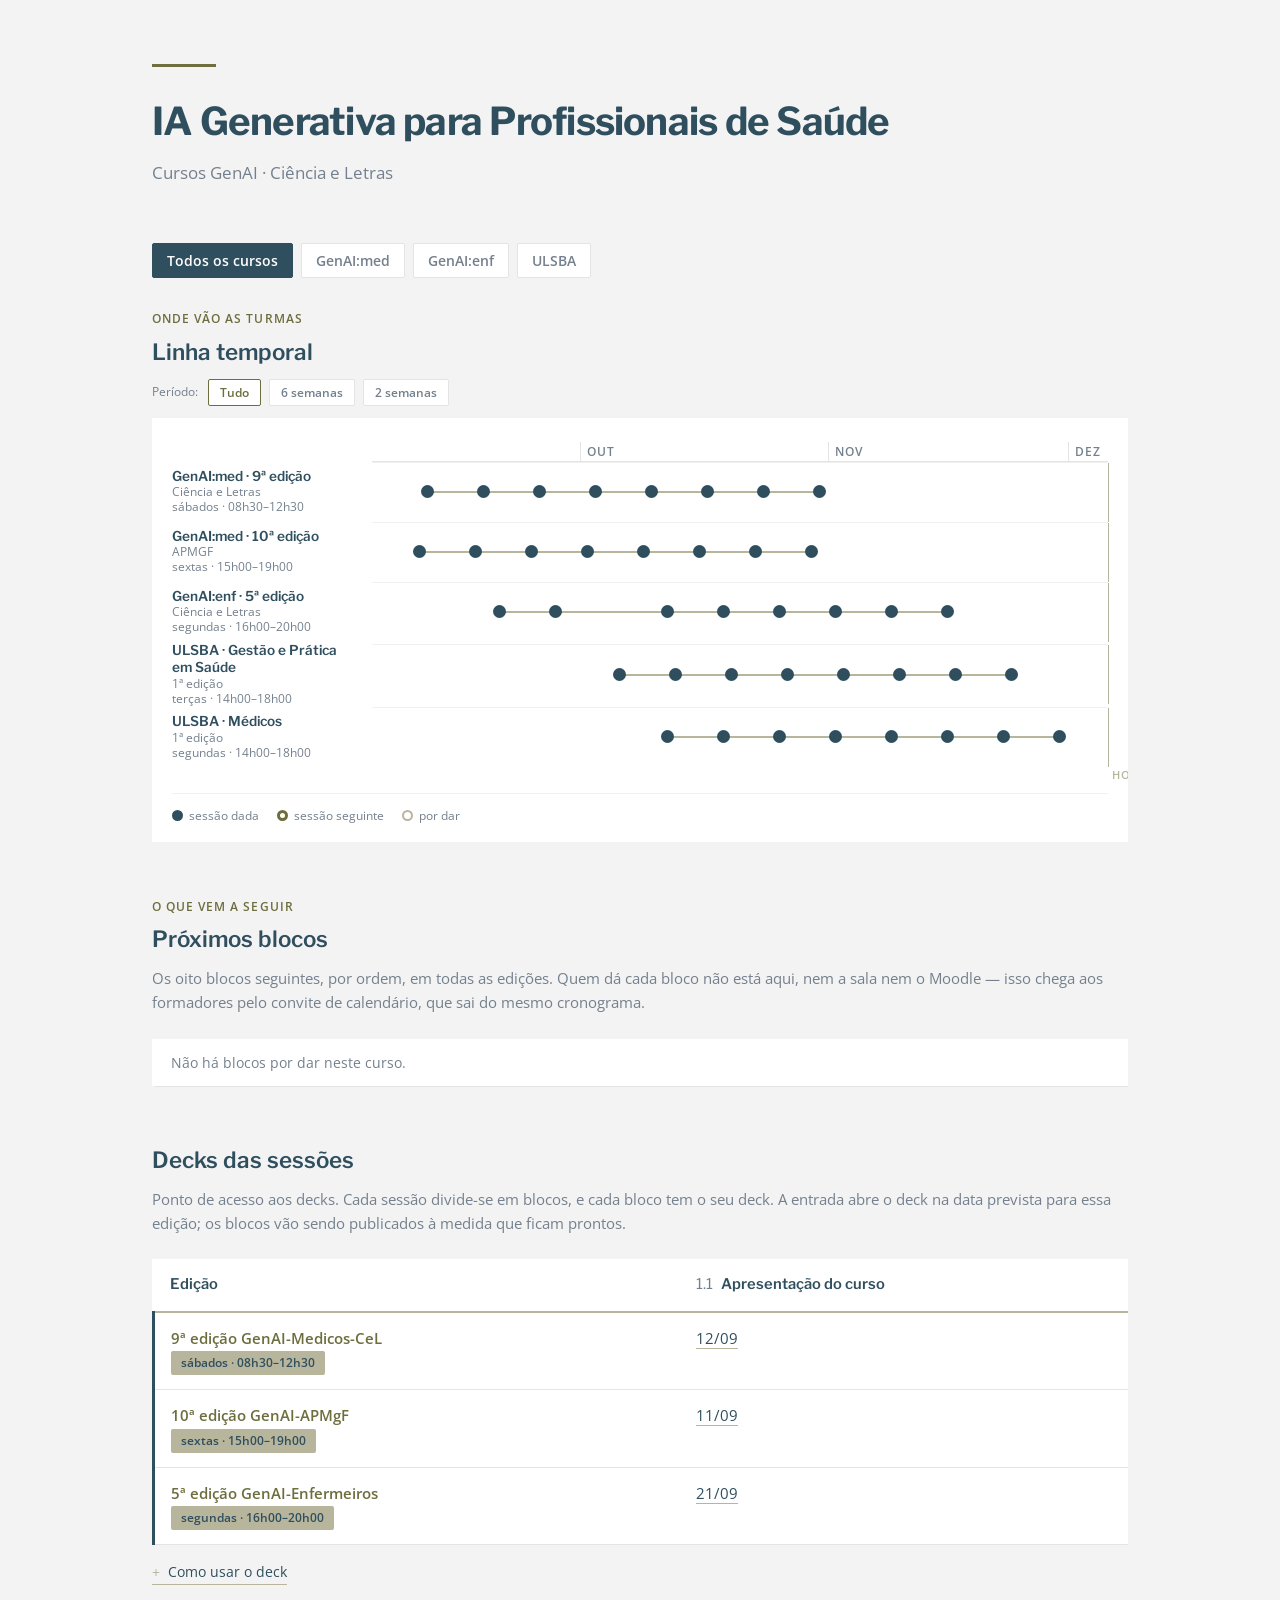
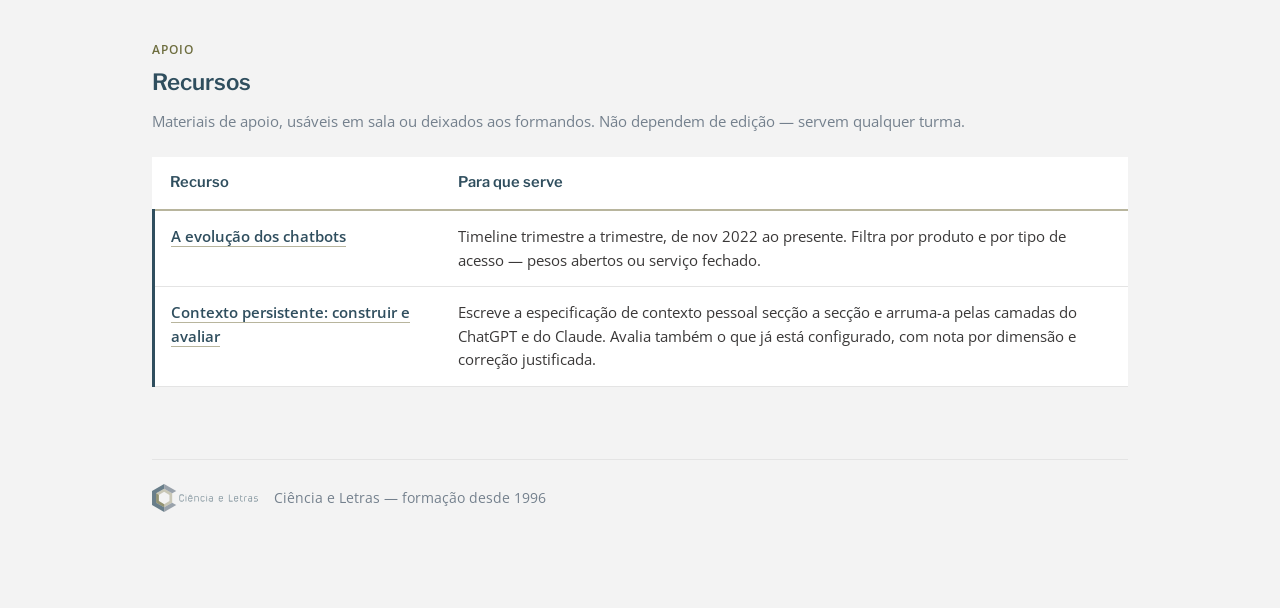
==== commit 33142d6b: "content(landing): descrição do Contexto persistente sem 'Corre no browser — nada sai do computador.'" ====
--- a/index.html
+++ b/index.html
@@ -103,7 +103,7 @@
       <th><a href="recursos/personalizacao/">Contexto persistente: construir e avaliar</a></th>
       <td>Escreve a especificação de contexto pessoal secção a secção e arruma-a pelas camadas
           do ChatGPT e do Claude. Avalia também o que já está configurado, com nota por
-          dimensão e correção justificada. Corre no browser — nada sai do computador.</td>
+          dimensão e correção justificada.</td>
     </tr>
   </tbody>
 </table>
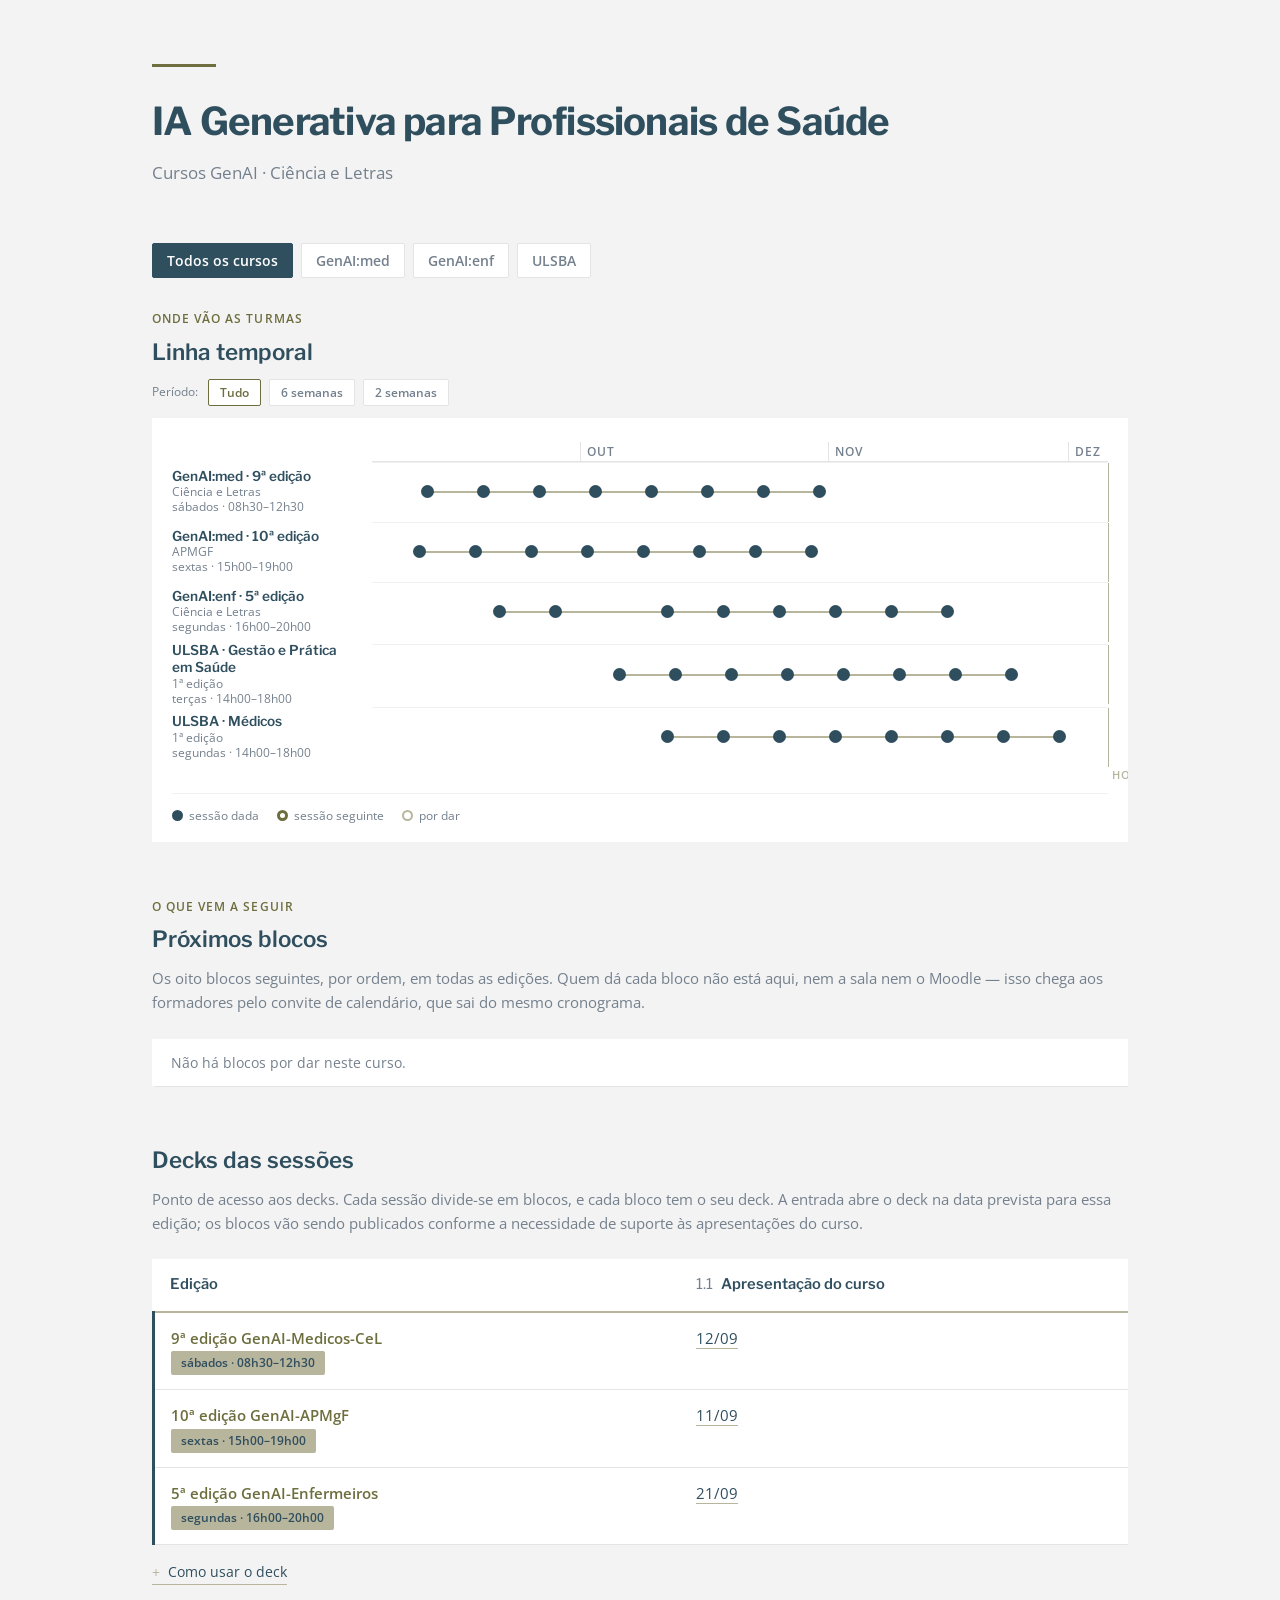
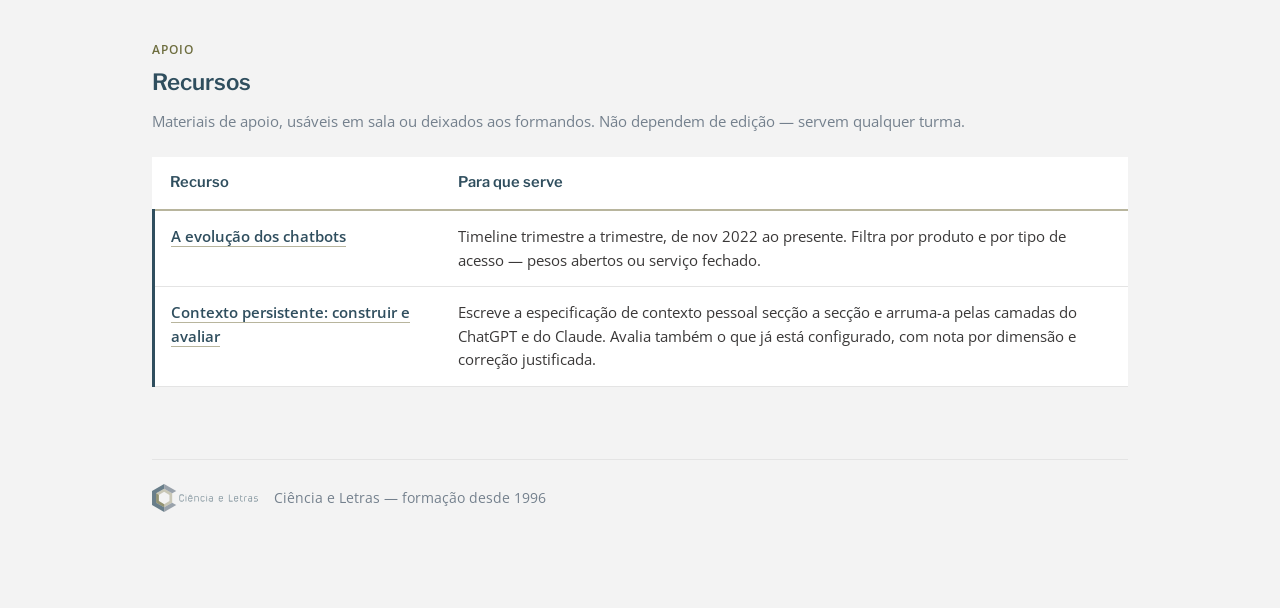
==== commit 0e4ed24f: "content(landing): decks publicados conforme a necessidade de suporte às apresentações do curso Co-Au" ====
--- a/index.html
+++ b/index.html
@@ -40,7 +40,7 @@
 <p class="section-note">
   Ponto de acesso aos decks. Cada sessão divide-se em blocos, e cada bloco tem o seu deck.
   A entrada abre o deck na data prevista para essa edição; os blocos vão sendo publicados
-  à medida que ficam prontos.
+  conforme a necessidade de suporte às apresentações do curso.
 </p>
 
 <div class="matrix-scroll">
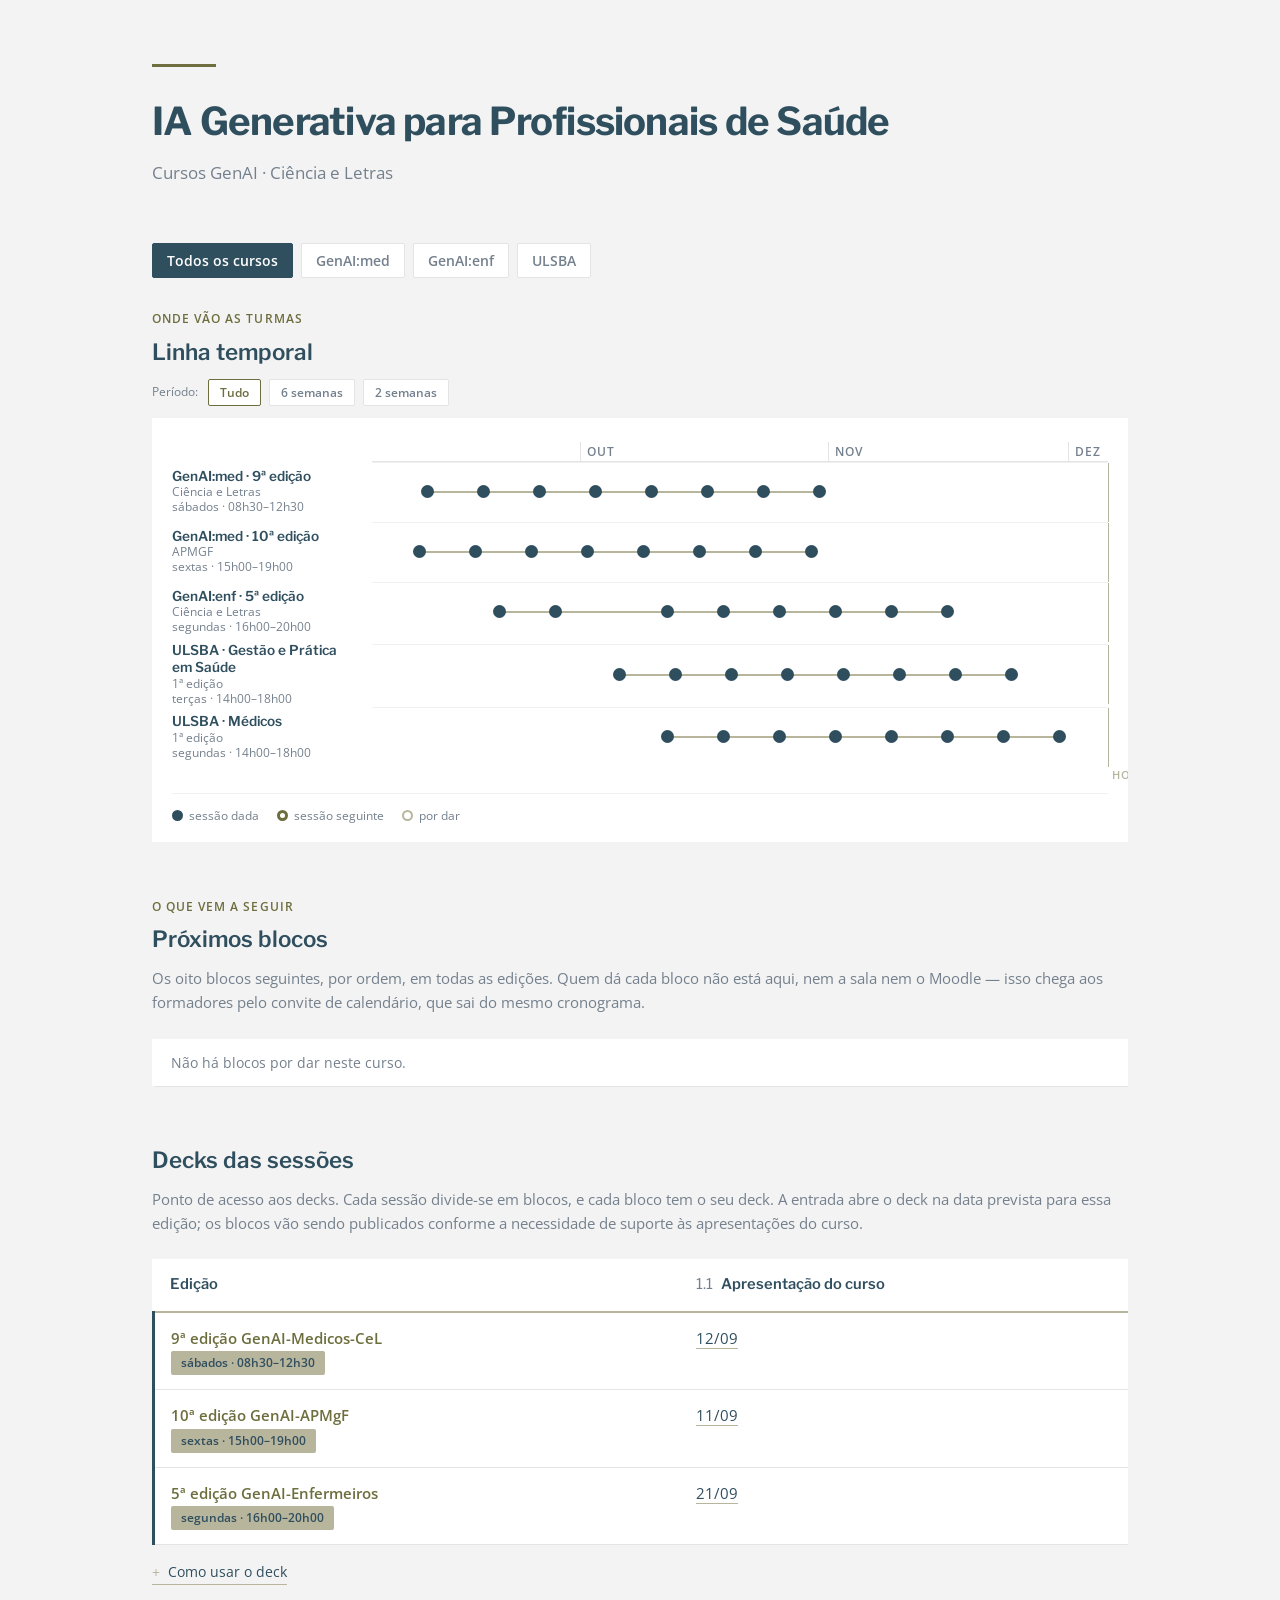
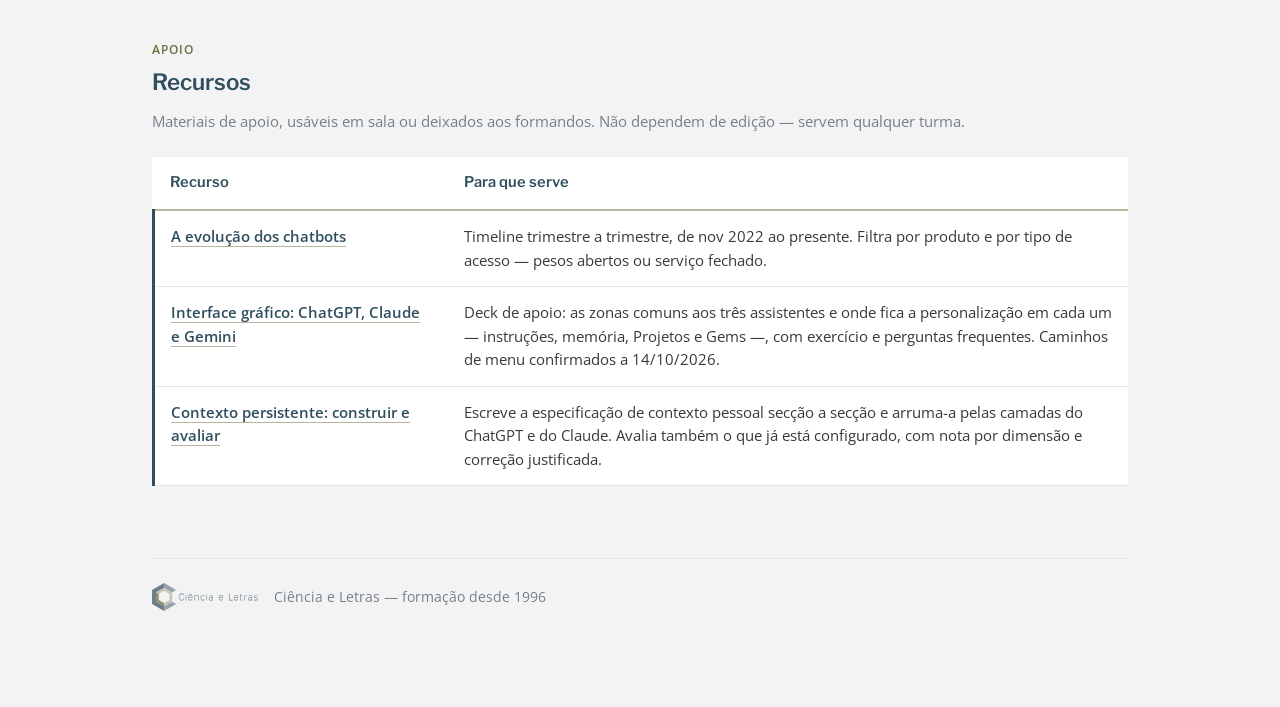
==== commit 15cea6a8: "feat(recursos): deck Interface gráfico passa a recurso e entra na landing Movido de aula-1-3/ para r" ====
--- a/index.html
+++ b/index.html
@@ -98,6 +98,12 @@
       <th><a href="recursos/timeline-chatbots/">A evolução dos chatbots</a></th>
       <td>Timeline trimestre a trimestre, de nov 2022 ao presente. Filtra por produto e por
           tipo de acesso — pesos abertos ou serviço fechado.</td>
+    </tr>
+    <tr>
+      <th><a href="recursos/interface-grafico/">Interface gráfico: ChatGPT, Claude e Gemini</a></th>
+      <td>Deck de apoio: as zonas comuns aos três assistentes e onde fica a personalização em
+          cada um — instruções, memória, Projetos e Gems —, com exercício e perguntas
+          frequentes. Caminhos de menu confirmados a 14/10/2026.</td>
     </tr>
     <tr>
       <th><a href="recursos/personalizacao/">Contexto persistente: construir e avaliar</a></th>
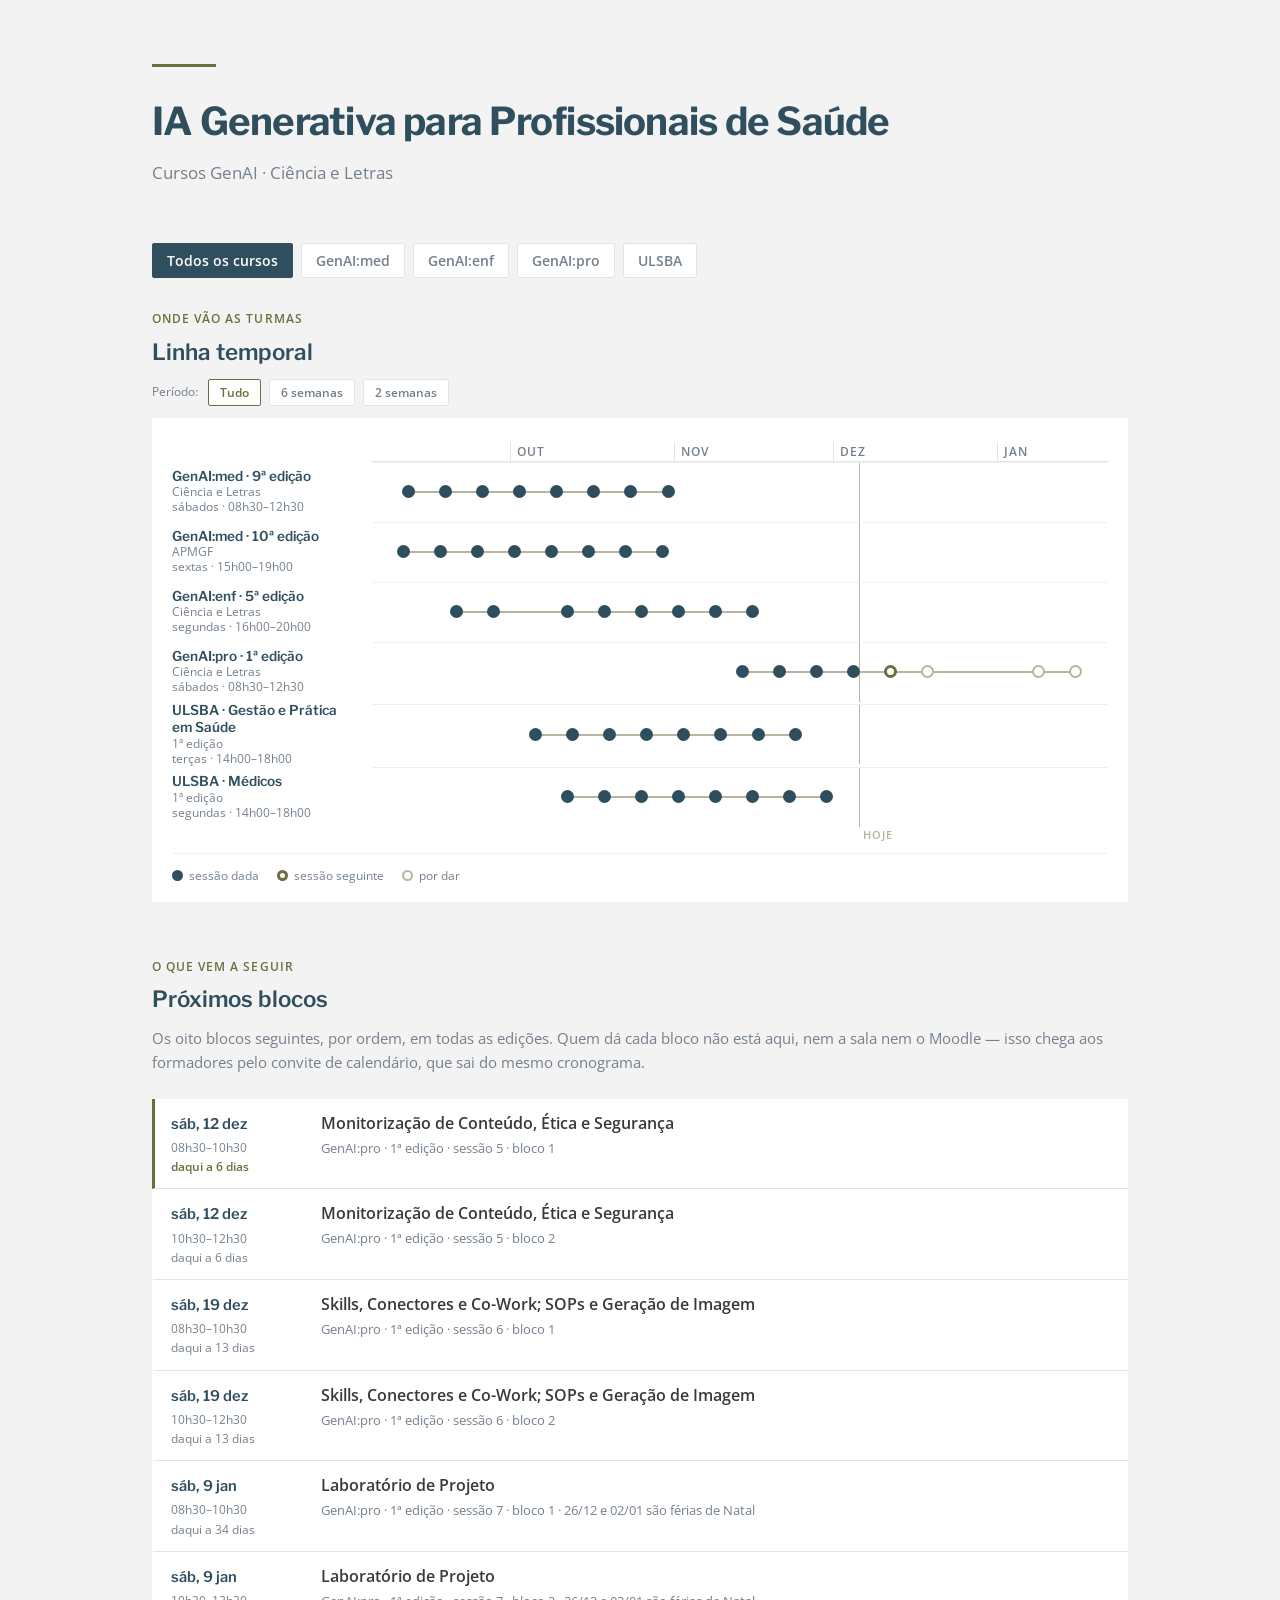
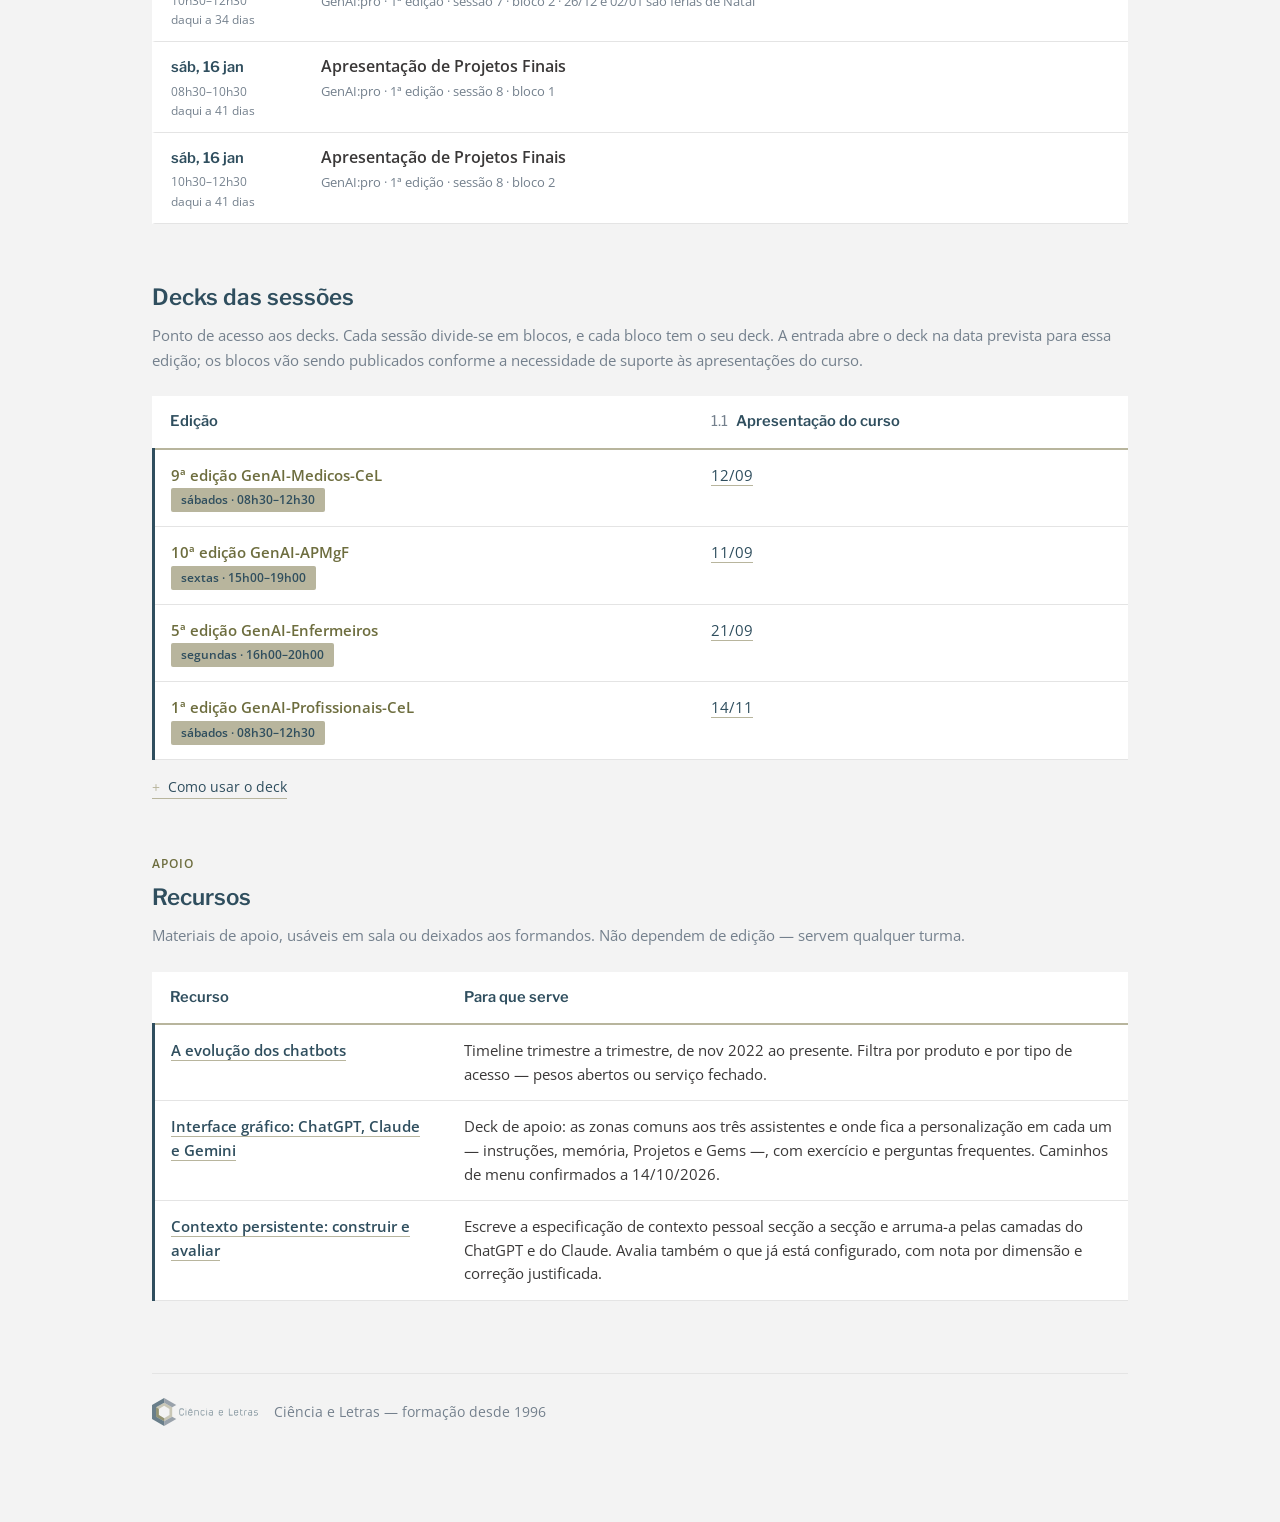
==== commit f84a4715: "content(pro1): GenAI:pro 1.ª edição na landing e variante pro1 do deck 1.1 - aula-1: capa, formadore" ====
--- a/index.html
+++ b/index.html
@@ -63,6 +63,10 @@
     <tr data-curso="enf">
       <th scope="row" class="current">5ª edição GenAI-Enfermeiros<br><span class="pill">segundas · 16h00–20h00</span></th>
       <td><a href="aula-1/?ed=enf5">21/09</a></td>
+    </tr>
+    <tr data-curso="pro">
+      <th scope="row" class="current">1ª edição GenAI-Profissionais-CeL<br><span class="pill">sábados · 08h30–12h30</span></th>
+      <td><a href="aula-1/?ed=pro1">14/11</a></td>
     </tr>
   </tbody>
 </table>
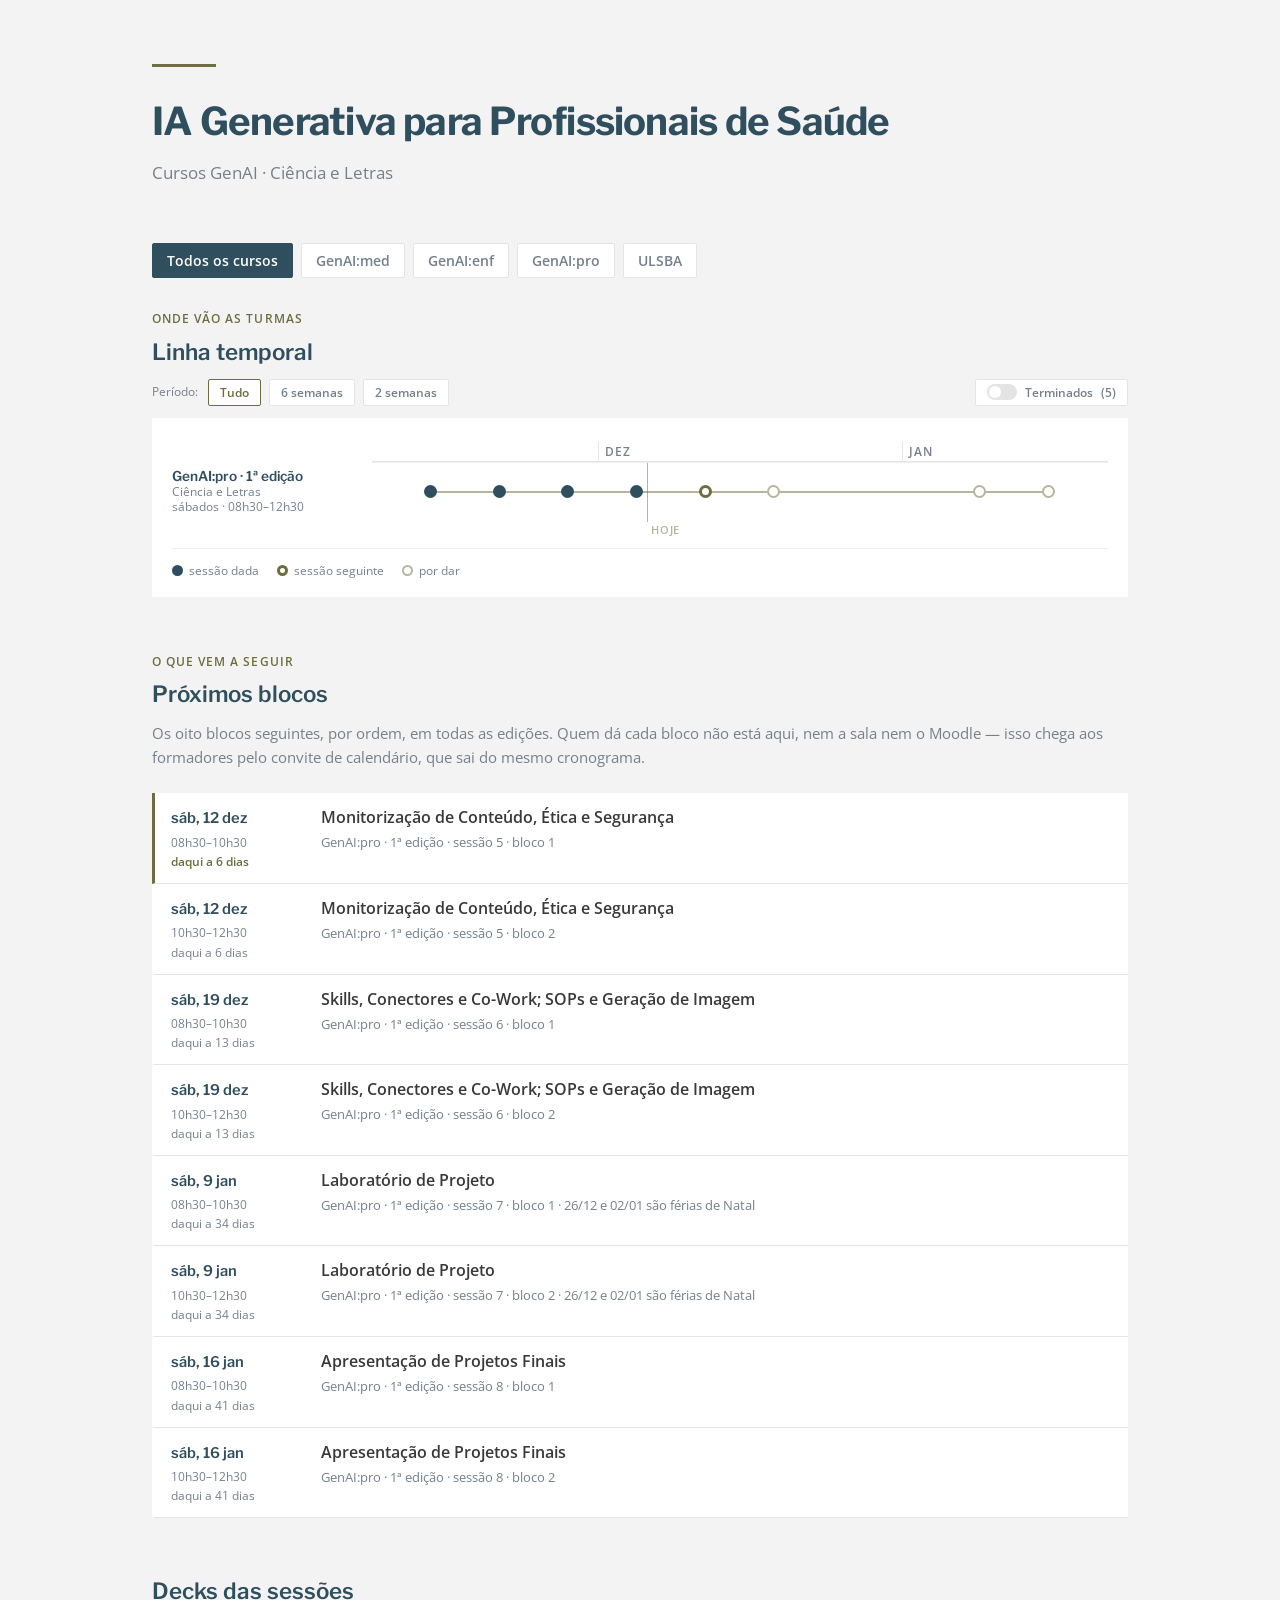
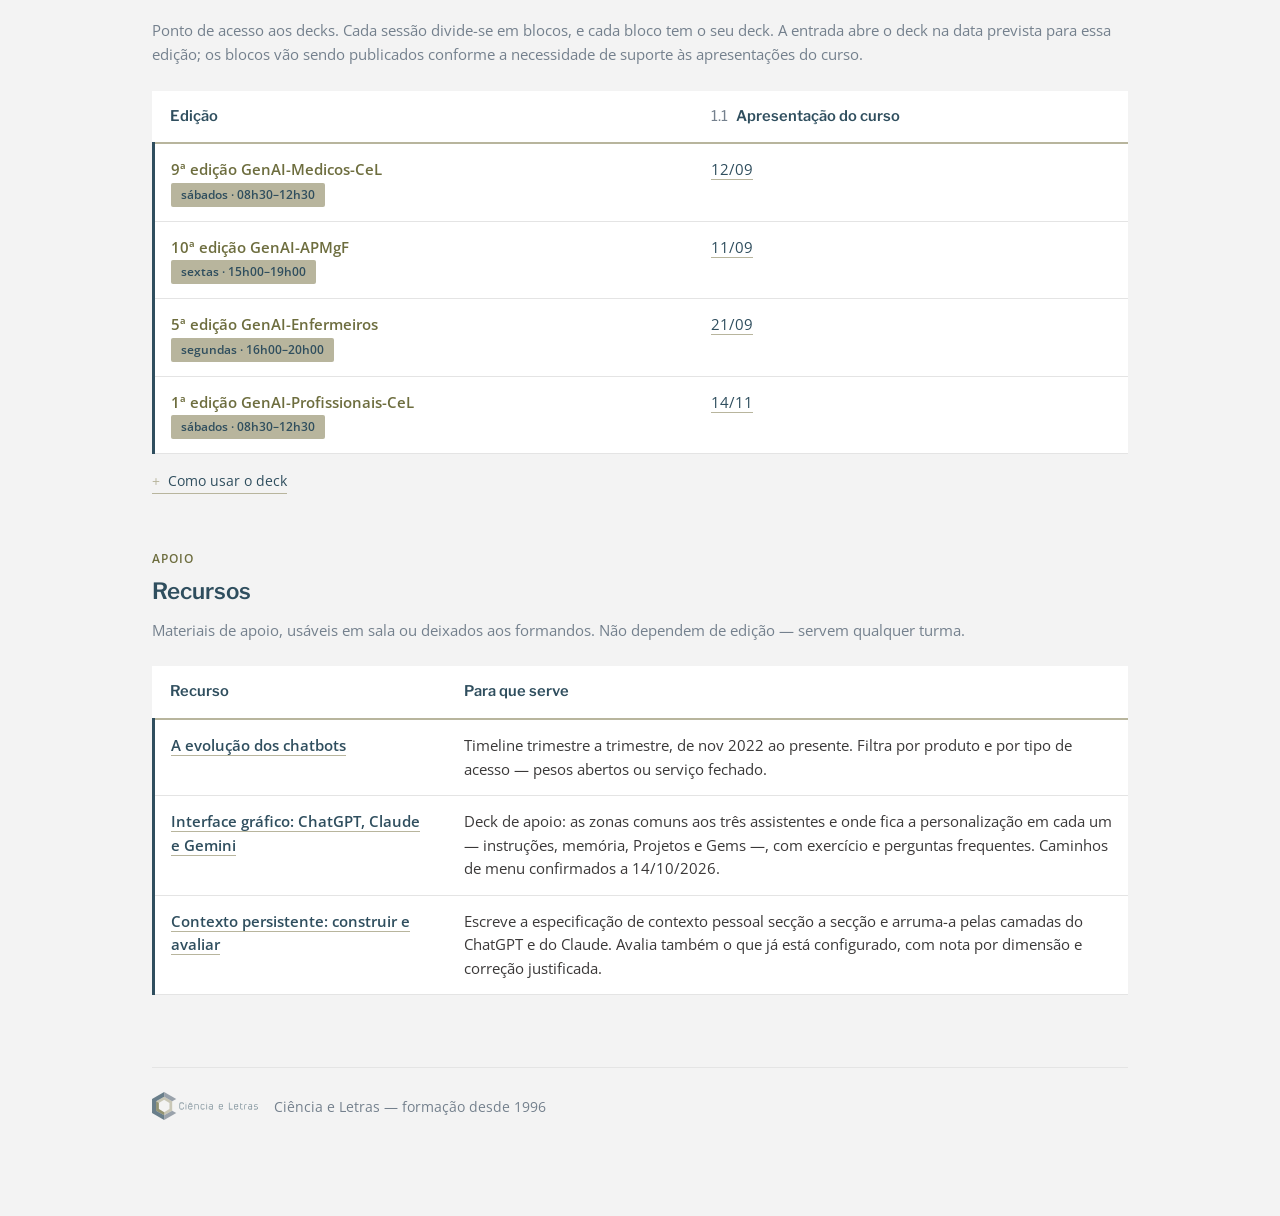
==== commit 18e8eb13: "feat(landing): interruptor "Terminados" na linha temporal; ?v= nos assets - Edições cuja última sess" ====
--- a/index.html
+++ b/index.html
@@ -4,7 +4,7 @@
 <meta charset="utf-8">
 <meta name="viewport" content="width=device-width, initial-scale=1">
 <title>Cursos GenAI — Ciência e Letras</title>
-<link rel="stylesheet" href="shared/landing.css">
+<link rel="stylesheet" href="shared/landing.css?v=2026-11-14b">
 </head>
 <body>
 <div class="wrap">
@@ -126,7 +126,9 @@
 
 </div>
 
-<script src="shared/edicoes.js"></script>
+<!-- ?v= força o browser a ir buscar a versão nova (o Pages serve com max-age=600).
+     Mudar a data sempre que o edicoes.js ou o landing.css mudarem. -->
+<script src="shared/edicoes.js?v=2026-11-14b"></script>
 <script>
 (function () {
   'use strict';
@@ -157,6 +159,15 @@
   /* `dias` recorta uma janela a partir de três dias antes de hoje; sem `dias`, a escala
      apanha tudo. A janela é sempre virada para a frente — a página serve para ver o que
      vem, não para rever o que passou. */
+  /* Edições terminadas (última sessão antes de hoje): escondidas por omissão, para a linha
+     temporal mostrar só o que está a decorrer ou por começar. O interruptor junto ao período
+     volta a mostrá-las; a escolha fica neste browser. */
+  var CHAVE_TERMINADOS = 'cel-tl-terminados';
+  var terminados = false;
+  try { terminados = localStorage.getItem(CHAVE_TERMINADOS) === '1'; } catch (e) {}
+
+  function terminou(ed) { return dia(ed.sessoes[ed.sessoes.length - 1].data) < HOJE; }
+
   var JANELAS = [
     { id: 'tudo', rotulo: 'Tudo' },
     { id: '6s', rotulo: '6 semanas', dias: 42 },
@@ -164,15 +175,18 @@
   ];
   var janela = 'tudo';
 
-  var todas = [];
-  EDICOES.forEach(function (ed) { ed.sessoes.forEach(function (s) { todas.push(dia(s.data)); }); });
-  var PRIMEIRA = new Date(Math.min.apply(null, todas));
-  var ULTIMA = new Date(Math.max.apply(null, todas));
-
   var ini, fim, span;
 
-  function limites() {
+  /* Em "Tudo", a escala vai da primeira à última sessão das edições visíveis: esconder as
+     terminadas encolhe-a para o que interessa. */
+  function limites(eds) {
     var j = JANELAS.filter(function (x) { return x.id === janela; })[0];
+    var todas = [];
+    (eds.length ? eds : EDICOES).forEach(function (ed) {
+      ed.sessoes.forEach(function (s) { todas.push(dia(s.data)); });
+    });
+    var PRIMEIRA = new Date(Math.min.apply(null, todas));
+    var ULTIMA = new Date(Math.max.apply(null, todas));
     if (!j.dias) {
       ini = new Date(PRIMEIRA); ini.setDate(ini.getDate() - 6);
       fim = new Date(ULTIMA); fim.setDate(fim.getDate() + 6);
@@ -192,7 +206,15 @@
   /* ---------------- linha temporal ---------------- */
 
   function desenhaTimeline(curso) {
-    limites();
+    var doCurso = EDICOES.filter(function (ed) { return curso === 'todos' || ed.curso === curso; });
+    var visiveis = doCurso.filter(function (ed) { return terminados || !terminou(ed); });
+    var nTerminadas = doCurso.filter(terminou).length;
+    var sw = document.getElementById('sw-terminados');
+    sw.setAttribute('aria-checked', String(terminados));
+    sw.querySelector('.n').textContent = nTerminadas ? ' (' + nTerminadas + ')' : '';
+    sw.disabled = !nTerminadas;
+
+    limites(visiveis);
     var alvo = document.getElementById('timeline');
     alvo.innerHTML = '';
     /* Janela curta espalha poucas sessões por muito espaço; a régua passa de meses a semanas
@@ -217,7 +239,6 @@
     }
     alvo.appendChild(escala);
 
-    var visiveis = EDICOES.filter(function (ed) { return curso === 'todos' || ed.curso === curso; });
     var dentro = HOJE >= ini && HOJE <= fim;
 
     visiveis.forEach(function (ed, idx) {
@@ -273,7 +294,9 @@
     });
 
     if (!visiveis.length) {
-      alvo.appendChild(texto(cria('p', 'vazio'), 'Sem edições a decorrer neste curso.'));
+      alvo.appendChild(texto(cria('p', 'vazio'), nTerminadas
+        ? 'Sem edições a decorrer neste curso. Liga "Terminados" para ver as anteriores.'
+        : 'Sem edições a decorrer neste curso.'));
       return;
     }
 
@@ -397,6 +420,20 @@
   });
   zoom.querySelector('button[data-janela="tudo"]').setAttribute('aria-pressed', 'true');
 
+  var sw = cria('button', 'tl-switch');
+  sw.type = 'button';
+  sw.id = 'sw-terminados';
+  sw.setAttribute('role', 'switch');
+  sw.setAttribute('aria-checked', String(terminados));
+  sw.innerHTML = '<span class="trilho" aria-hidden="true"></span>Terminados<span class="n"></span>';
+  sw.title = 'Mostrar as edições que já terminaram';
+  sw.addEventListener('click', function () {
+    terminados = !terminados;
+    try { localStorage.setItem(CHAVE_TERMINADOS, terminados ? '1' : '0'); } catch (e) {}
+    desenhaTimeline(actual);
+  });
+  zoom.appendChild(sw);
+
   aplica('todos');
 })();
 </script>
--- a/shared/landing.css
+++ b/shared/landing.css
@@ -237,6 +237,51 @@
   border-color: var(--cel-secondary);
 }
 
+/* ---- interruptor das edições terminadas ---- */
+
+.tl-switch {
+  display: inline-flex;
+  align-items: center;
+  gap: 8px;
+  margin-left: auto;
+  font-family: var(--body-font);
+  font-size: 0.78rem;
+  font-weight: 600;
+  color: var(--cel-slate);
+  background: none;
+  border: 0;
+  padding: 4px 2px;
+  cursor: pointer;
+}
+
+.tl-switch .trilho {
+  position: relative;
+  width: 30px;
+  height: 16px;
+  border-radius: 8px;
+  background: #E4E4E4;
+  transition: background .15s;
+}
+
+.tl-switch .trilho::after {
+  content: "";
+  position: absolute;
+  top: 2px;
+  left: 2px;
+  width: 12px;
+  height: 12px;
+  border-radius: 50%;
+  background: var(--cel-white);
+  transition: transform .15s;
+}
+
+.tl-switch[aria-checked="true"] { color: var(--cel-secondary); }
+.tl-switch[aria-checked="true"] .trilho { background: var(--cel-secondary); }
+.tl-switch[aria-checked="true"] .trilho::after { transform: translateX(14px); }
+.tl-switch:hover:not(:disabled) { color: var(--cel-primary); }
+.tl-switch:disabled { opacity: .45; cursor: default; }
+.tl-switch:focus-visible { outline: 2px solid var(--cel-secondary); outline-offset: 2px; }
+
 /* ---- linha temporal ---- */
 
 .tl { background: var(--cel-white); padding: 24px 20px 16px; }
